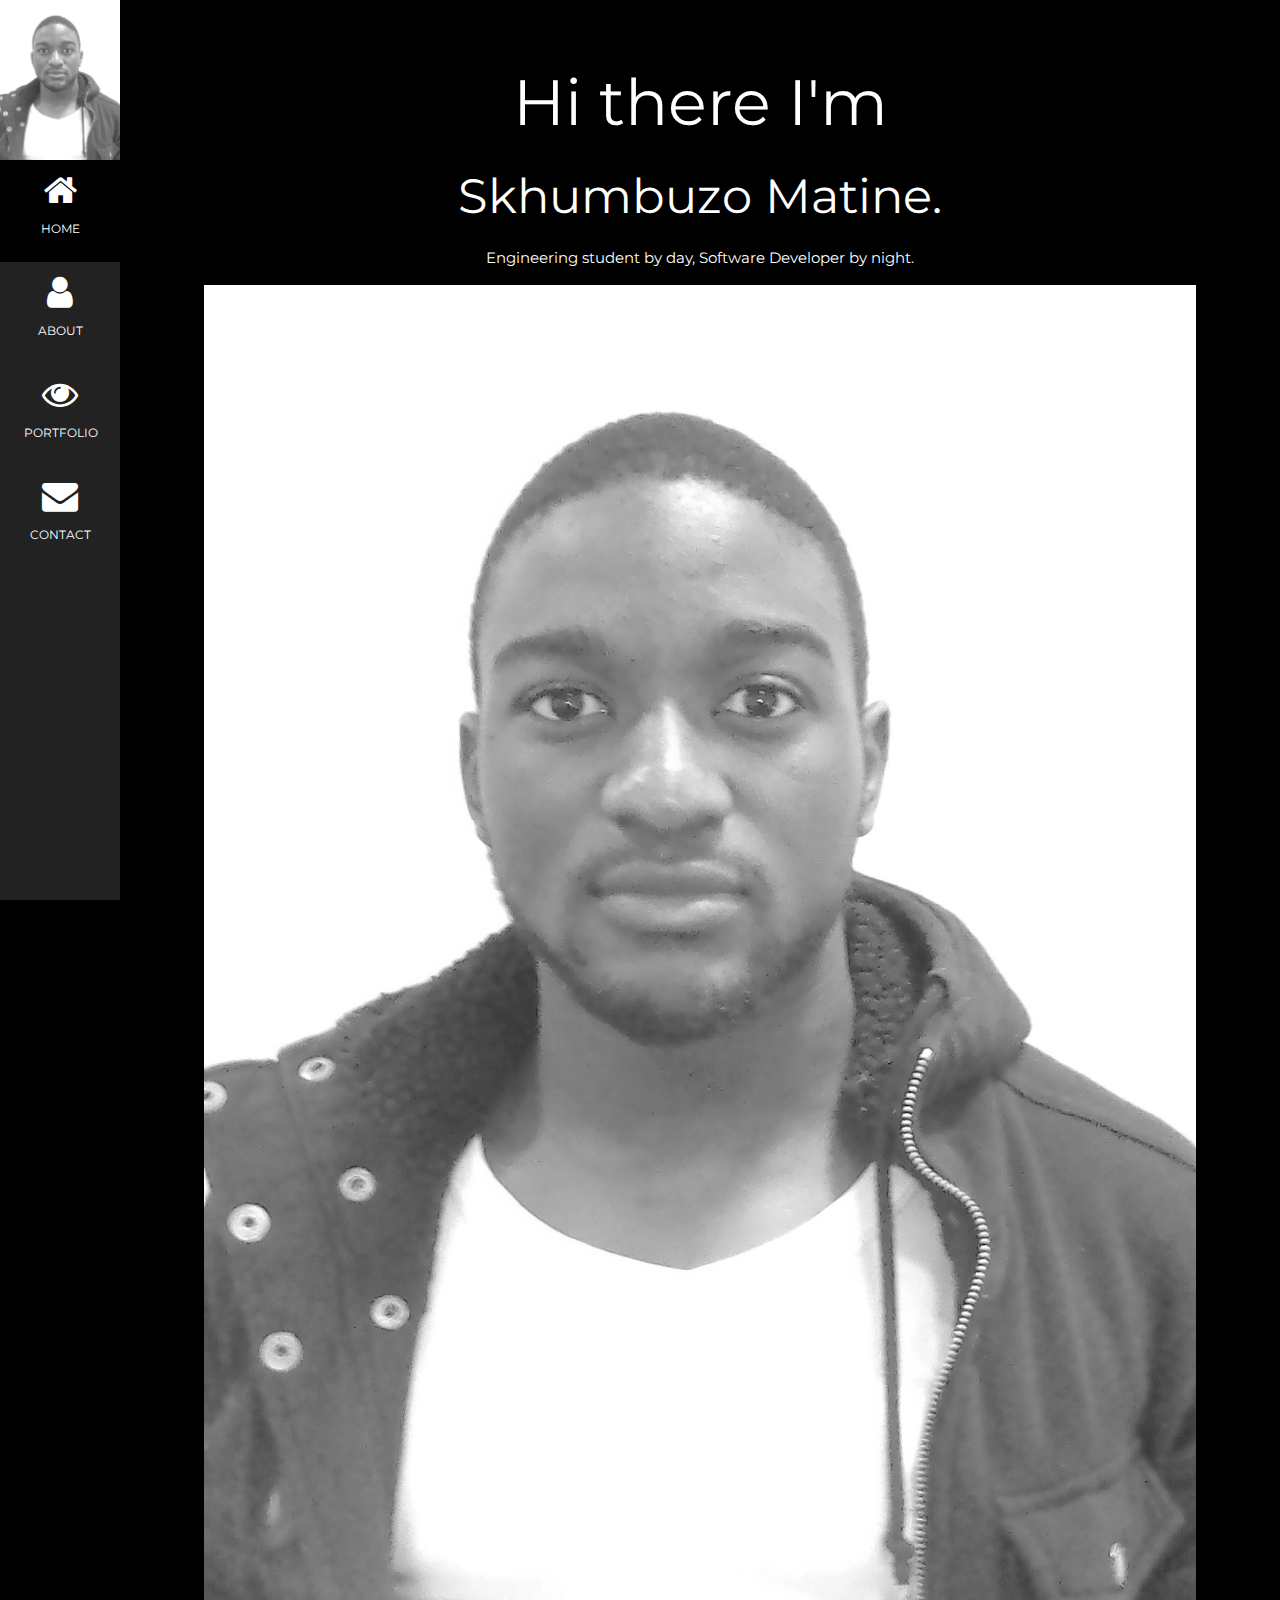
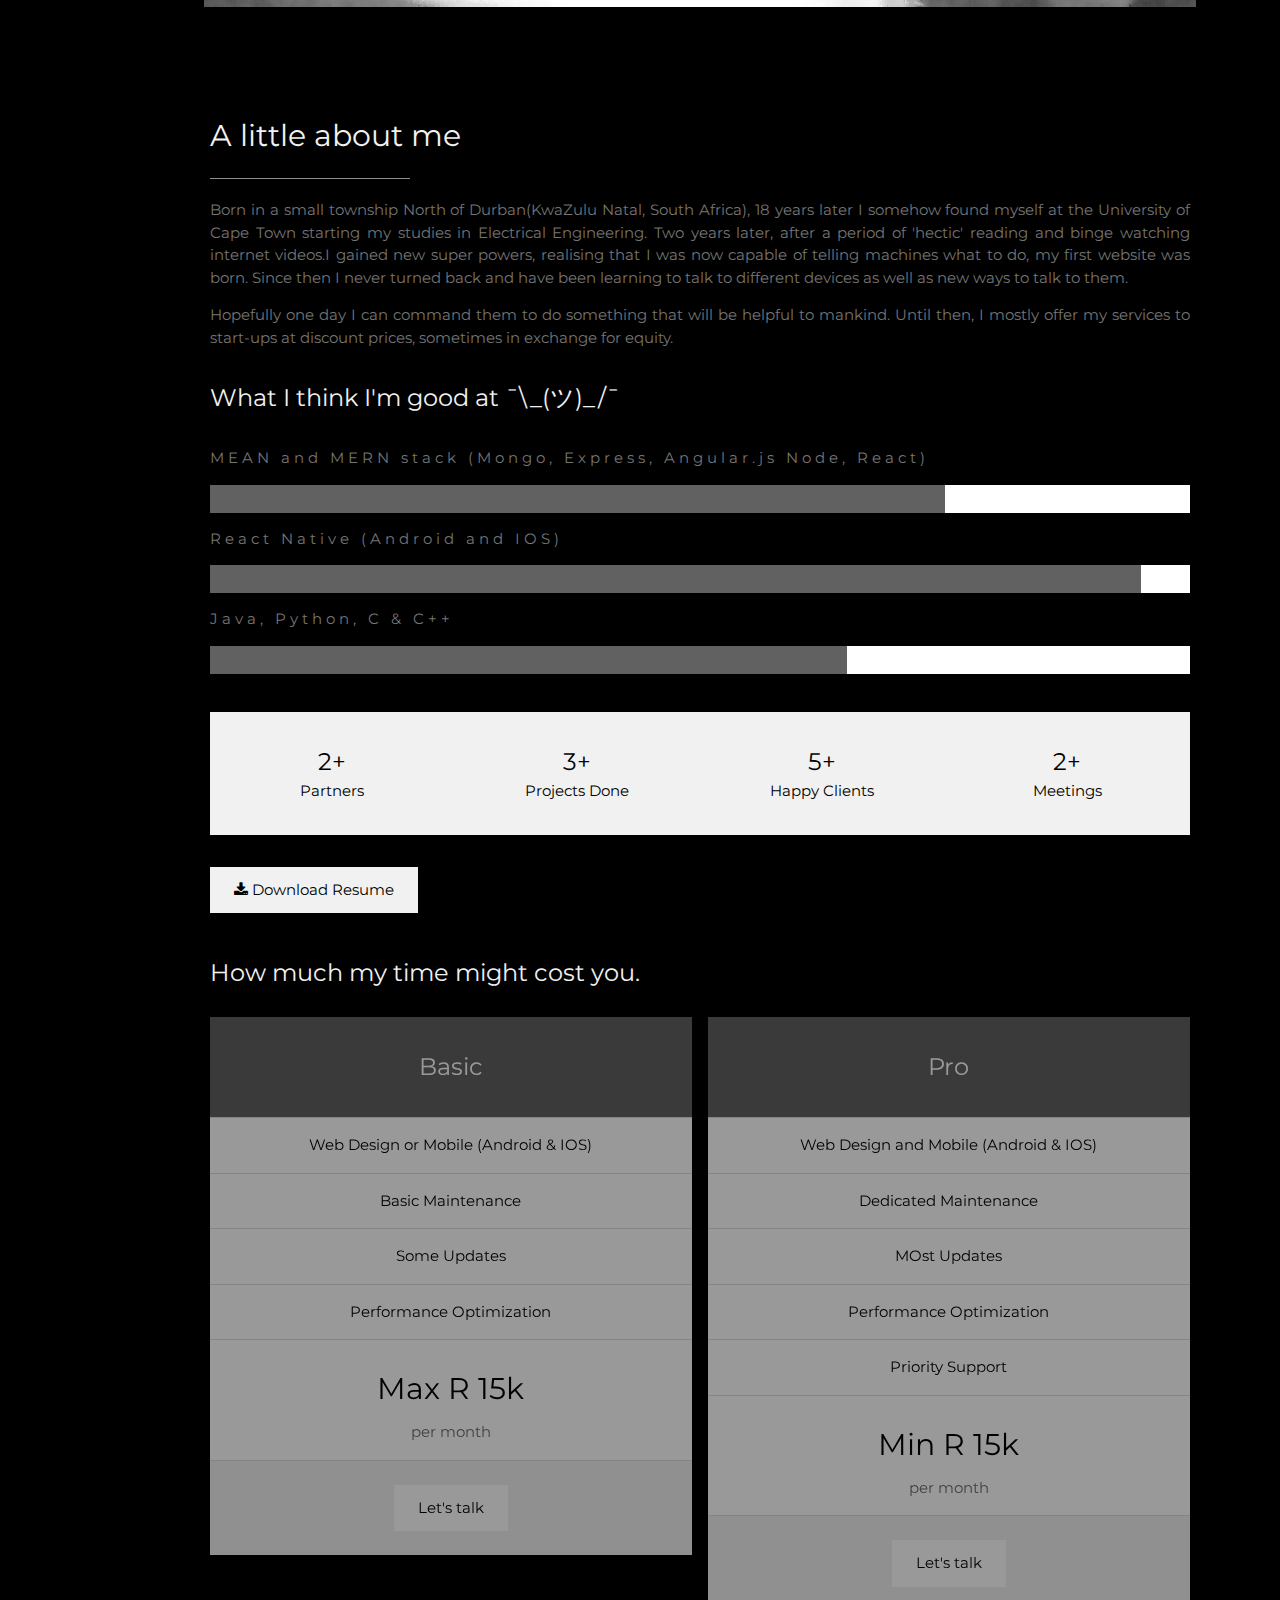
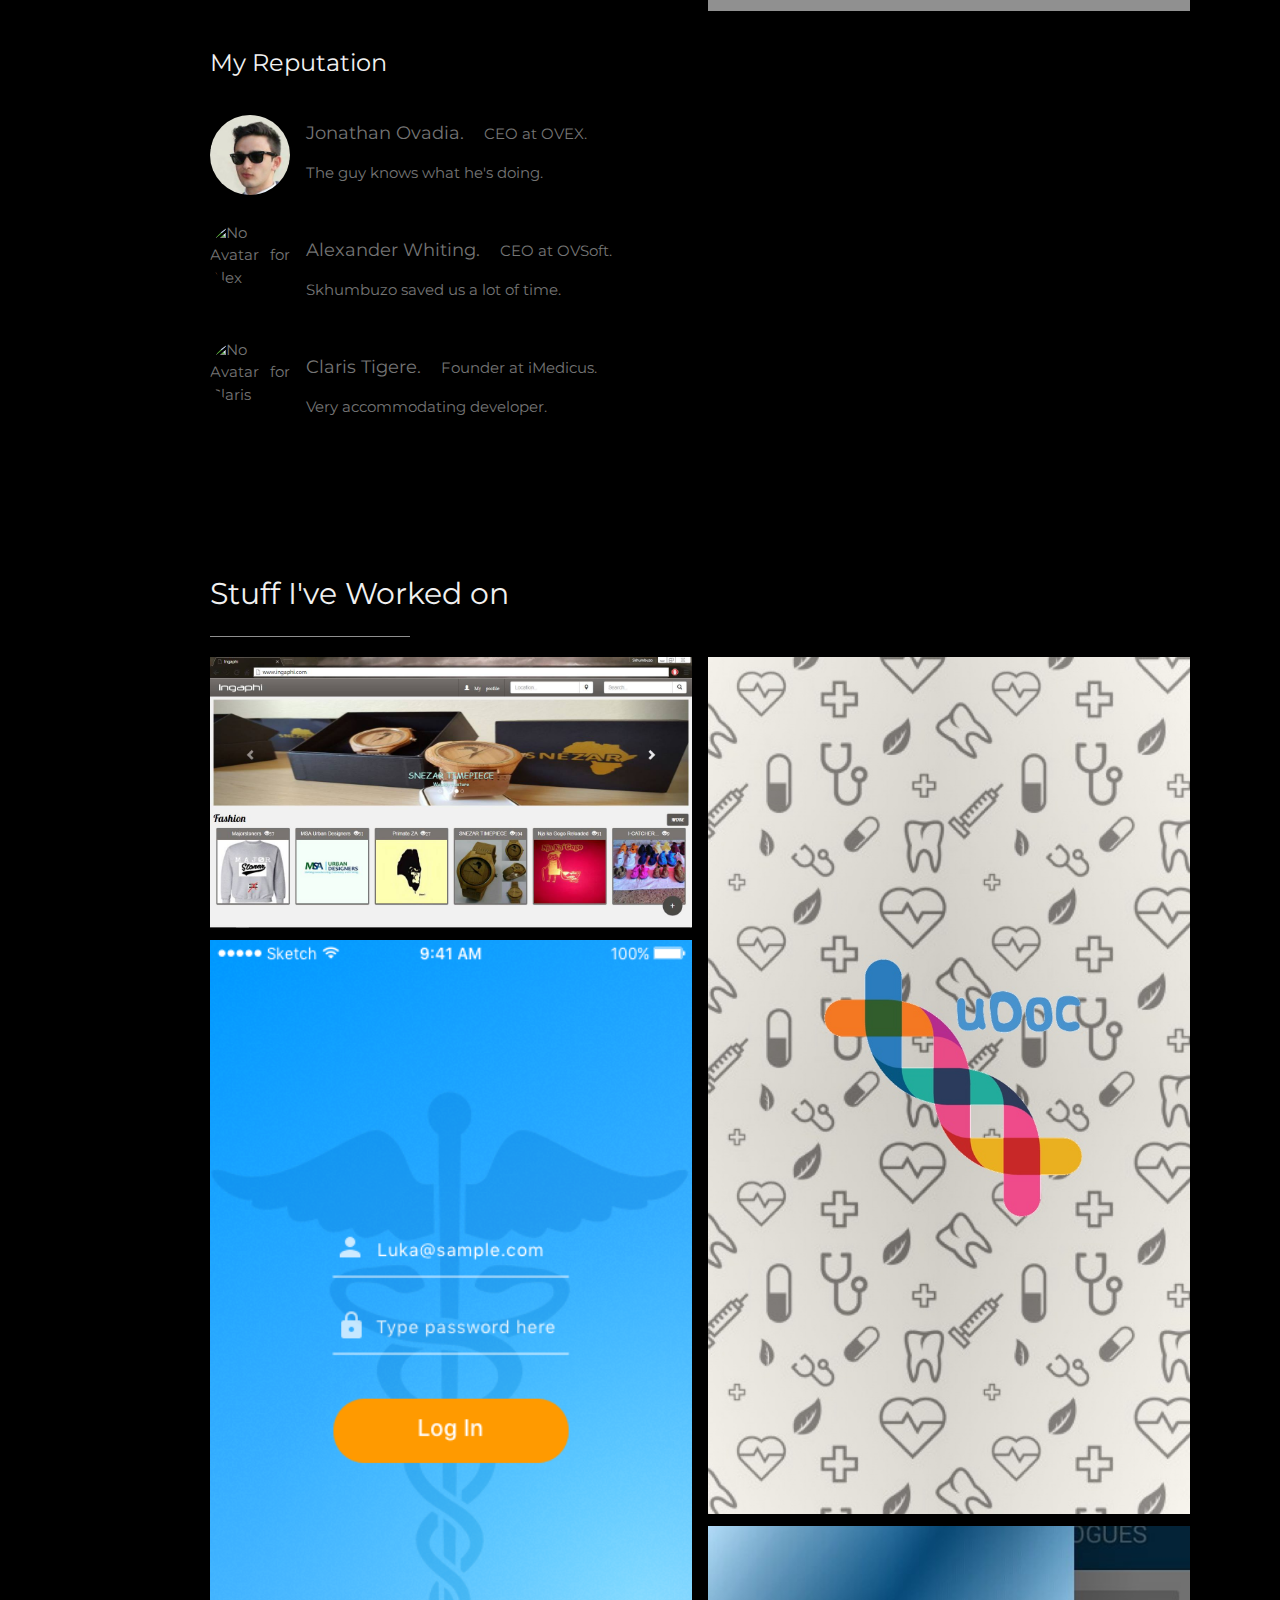
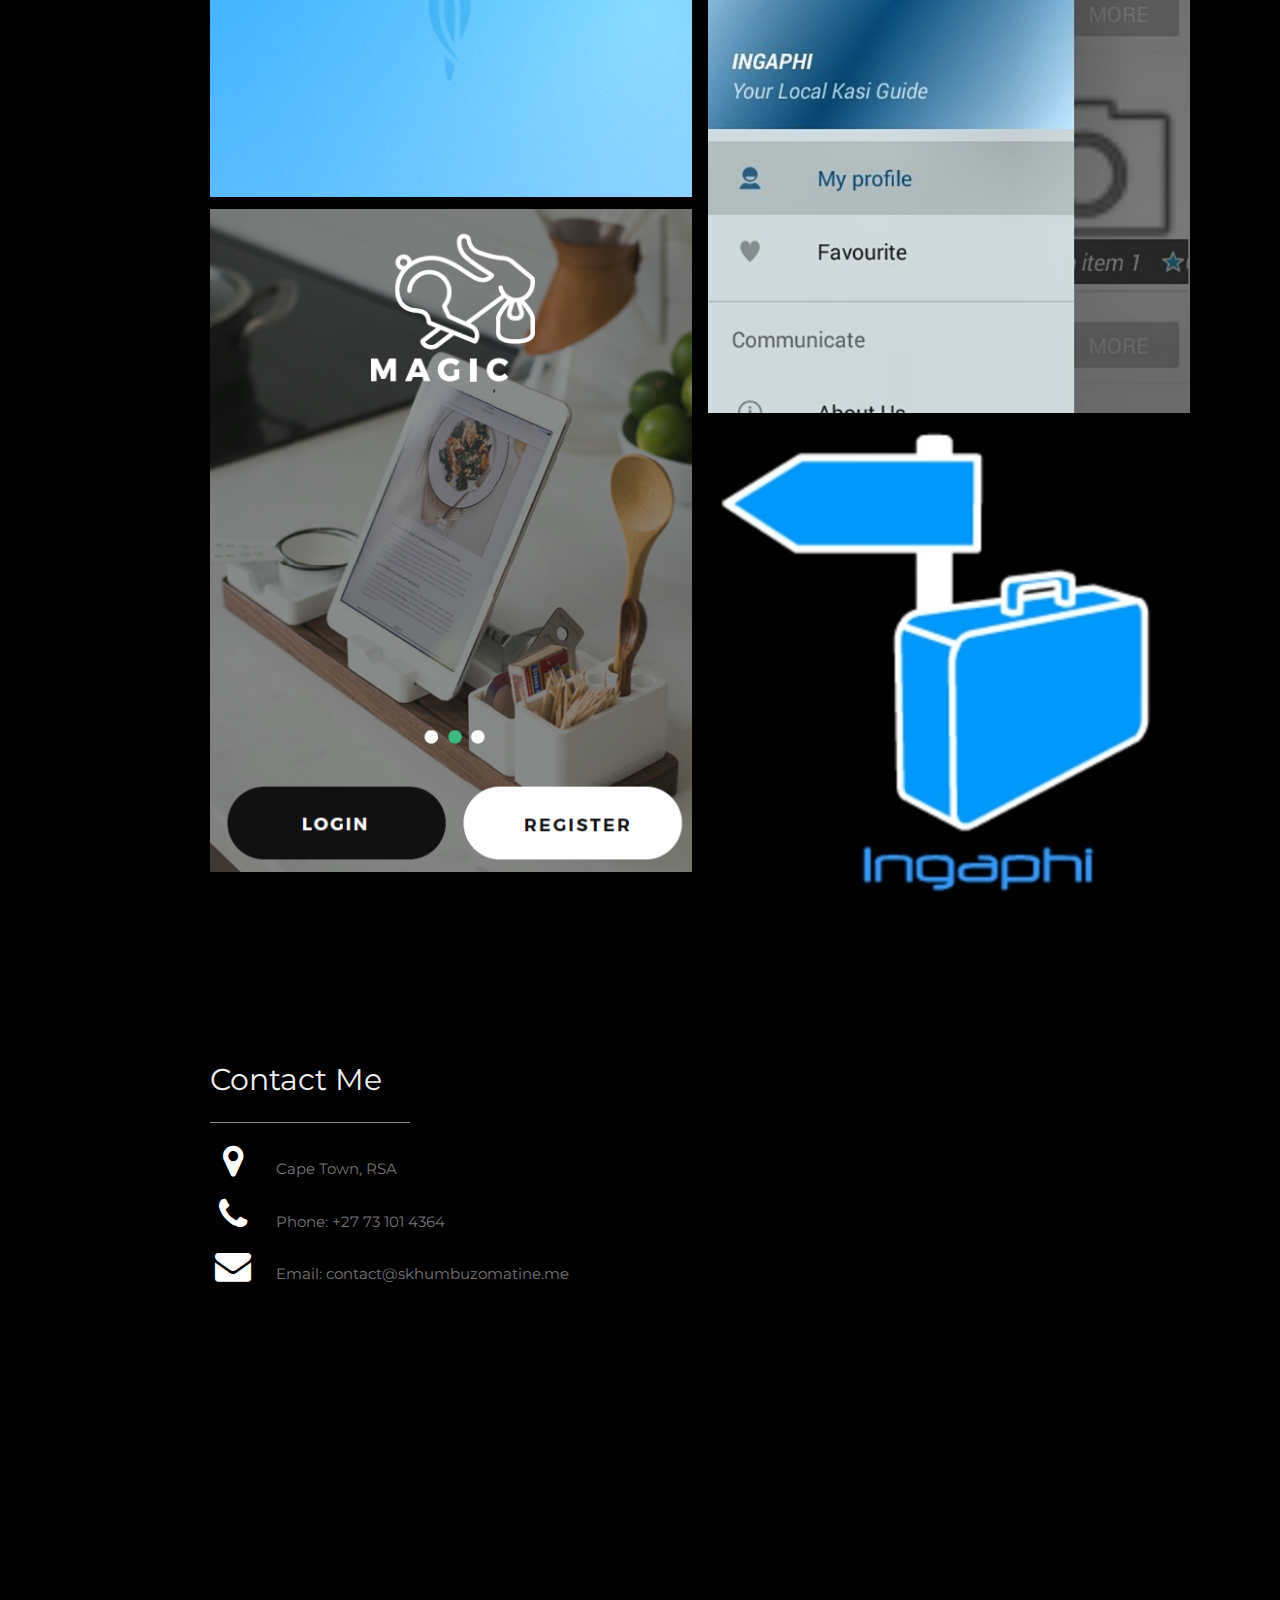
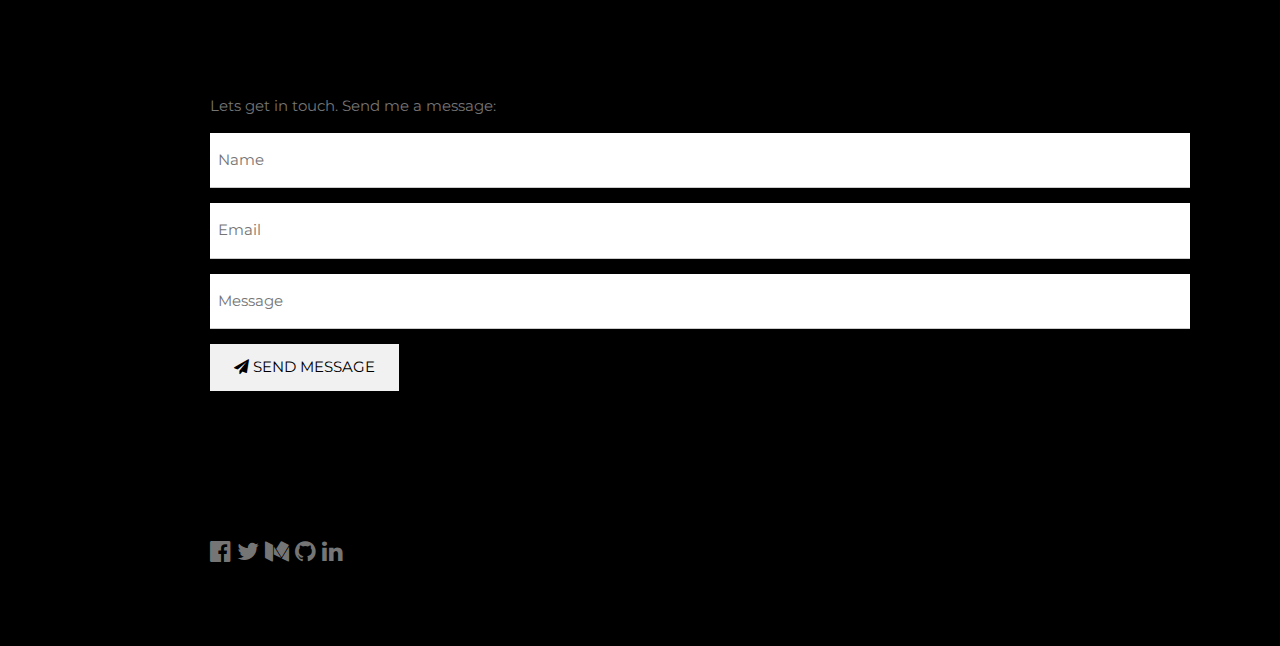
==== index.html @ 80f19ad0 "Updated index" ====
<!DOCTYPE html>
<html lang="en">
<title>Skhumbuzo Matine Portfolio</title>
<meta charset="UTF-8">
<meta name="viewport" content="width=device-width, initial-scale=1">
<link rel="stylesheet" href="https://www.w3schools.com/w3css/4/w3.css">
<link rel="stylesheet" href="https://fonts.googleapis.com/css?family=Montserrat">
<link rel="stylesheet" href="https://cdnjs.cloudflare.com/ajax/libs/font-awesome/4.7.0/css/font-awesome.min.css">
<style>
    body, h1,h2,h3,h4,h5,h6 {font-family: "Montserrat", sans-serif}
    .w3-row-padding img {margin-bottom: 12px}
    /* Set the width of the sidebar to 120px */
    .w3-sidebar {width: 120px;background: #222;}
    /* Add a left margin to the "page content" that matches the width of the sidebar (120px) */
    #main {margin-left: 120px}
    /* Remove margins from "page content" on small screens */
    @media only screen and (max-width: 600px) {#main {margin-left: 0}}
</style>
<body class="w3-black">

<!-- Icon Bar (Sidebar - hidden on small screens) -->
<nav class="w3-sidebar w3-bar-block w3-small w3-hide-small w3-center">
    <!-- Avatar image in top left corner -->
    <img src="src/images/greyscale.png" alt="my avatar" style="width:100%">
    <a href="#" class="w3-bar-item w3-button w3-padding-large w3-black">
        <i class="fa fa-home w3-xxlarge"></i>
        <p>HOME</p>
    </a>
    <a href="#about" class="w3-bar-item w3-button w3-padding-large w3-hover-black">
        <i class="fa fa-user w3-xxlarge"></i>
        <p>ABOUT</p>
    </a>
    <a href="#photos" class="w3-bar-item w3-button w3-padding-large w3-hover-black">
        <i class="fa fa-eye w3-xxlarge"></i>
        <p>PORTFOLIO</p>
    </a>
    <a href="#contact" class="w3-bar-item w3-button w3-padding-large w3-hover-black">
        <i class="fa fa-envelope w3-xxlarge"></i>
        <p>CONTACT</p>
    </a>
</nav>

<!-- Navbar on small screens (Hidden on medium and large screens) -->
<div class="w3-top w3-hide-large w3-hide-medium" id="myNavbar">
    <div class="w3-bar w3-black w3-opacity w3-hover-opacity-off w3-center w3-small">
        <a href="#" class="w3-bar-item w3-button" style="width:25% !important">HOME</a>
        <a href="#about" class="w3-bar-item w3-button" style="width:25% !important">ABOUT</a>
        <a href="#photos" class="w3-bar-item w3-button" style="width:25% !important">PORTFOLIO</a>
        <a href="#contact" class="w3-bar-item w3-button" style="width:25% !important">CONTACT</a>
    </div>
</div>

<!-- Page Content -->
<div class="w3-padding-large" id="main">
    <!-- Header/Home -->
    <header class="w3-container w3-padding-32 w3-center w3-black" id="home">
        <h1 class="w3-jumbo"><span class="w3-hide-small">Hi there I'm</span></h1>
        <h2 class="w3-xxxlarge">Skhumbuzo Matine.</h2>
        <p>Engineering student by day, Software Developer by night.</p>
        <img src="src/images/greyscale.png" alt="avatar big" class="w3-image" width="992" height="800">
    </header>

    <!-- About Section -->
    <div class="w3-content w3-justify w3-text-grey w3-padding-64" id="about">
        <h2 class="w3-text-light-grey">A little about me</h2>
        <hr style="width:200px" class="w3-opacity">
        <p>
            Born in a small township North of Durban(KwaZulu Natal, South Africa), 18 years later I somehow found myself at the University of Cape Town starting my studies in Electrical Engineering.
            Two years later, after a period of 'hectic' reading and binge watching internet videos.I gained new super powers, realising that I was now capable of telling
            machines what to do, my first website was born. Since then I never turned back and have been learning to talk to different devices as well as new ways to talk to them.

        </p>

        <p> Hopefully one day I can command them to do something that will be helpful to mankind.
            Until then, I mostly offer my services to start-ups at discount prices, sometimes in exchange for equity.
        </p>

        <h3 class="w3-padding-16 w3-text-light-grey">What I think I'm good at  ¯\_(ツ)_/¯</h3>
        <p class="w3-wide">MEAN and MERN stack (Mongo, Express, Angular.js Node, React)</p>
        <div class="w3-white">
            <div class="w3-dark-grey" style="height:28px;width:75%"></div>
        </div>

        <p class="w3-wide">React Native (Android and IOS)</p>
        <div class="w3-white">
            <div class="w3-dark-grey" style="height:28px;width:95%"></div>
        </div>

        <p class="w3-wide">Java, Python, C & C++</p>
        <div class="w3-white">
            <div class="w3-dark-grey" style="height:28px;width:65%"></div>
        </div><br>

        <div class="w3-row w3-center w3-padding-16 w3-section w3-light-grey">
            <div class="w3-quarter w3-section">
                <span class="w3-xlarge">2+</span><br>
                Partners
            </div>
            <div class="w3-quarter w3-section">
                <span class="w3-xlarge">3+</span><br>
                Projects Done
            </div>
            <div class="w3-quarter w3-section">
                <span class="w3-xlarge">5+</span><br>
                Happy Clients
            </div>
            <div class="w3-quarter w3-section">
                <span class="w3-xlarge">2+</span><br>
                Meetings
            </div>
        </div>

        <a href="src/docs/Skhumbuzo_Matine_2018_CV.pdf" target="_blank">
        <button class="w3-button w3-light-grey w3-padding-large w3-section" >
                <i class="fa fa-download"></i> Download Resume
        </button>
        </a>

        <!-- Grid for pricing tables -->
        <h3 class="w3-padding-16 w3-text-light-grey">How much my time might cost you.</h3>

        <div class="w3-row-padding" style="margin:0 -16px">
            <div class="w3-half w3-margin-bottom">
                <ul class="w3-ul w3-white w3-center w3-opacity w3-hover-opacity-off">
                    <li class="w3-dark-grey w3-xlarge w3-padding-32">Basic</li>
                    <li class="w3-padding-16">Web Design or Mobile (Android & IOS)</li>
                    <li class="w3-padding-16">Basic Maintenance</li>
                    <li class="w3-padding-16">Some Updates</li>
                    <li class="w3-padding-16">Performance Optimization</li>
                    <li class="w3-padding-16">
                        <h2>Max R 15k</h2>
                        <span class="w3-opacity">per month</span>
                    </li>
                    <li class="w3-light-grey w3-padding-24">
                        <a href="#contact" >
                            <button class="w3-button w3-white w3-padding-large w3-hover-black">Let's talk</button>
                        </a>

                    </li>
                </ul>
            </div>

            <div class="w3-half">
                <ul class="w3-ul w3-white w3-center w3-opacity w3-hover-opacity-off">
                    <li class="w3-dark-grey w3-xlarge w3-padding-32">Pro</li>
                    <li class="w3-padding-16">Web Design and Mobile (Android & IOS)</li>
                    <li class="w3-padding-16">Dedicated Maintenance</li>
                    <li class="w3-padding-16">MOst Updates</li>
                    <li class="w3-padding-16">Performance Optimization</li>
                    <li class="w3-padding-16">Priority Support</li>
                    <li class="w3-padding-16">
                        <h2>Min R 15k</h2>
                        <span class="w3-opacity">per month</span>
                    </li>
                    <li class="w3-light-grey w3-padding-24">
                        <a href="#contact" >
                            <button class="w3-button w3-white w3-padding-large w3-hover-black">Let's talk</button>
                        </a>
                    </li>
                </ul>
            </div>
            <!-- End Grid/Pricing tables -->
        </div>

        <!-- Testimonials -->
        <h3 class="w3-padding-24 w3-text-light-grey">My Reputation</h3>
        <img src="src/images/ovadia_avatar.jpeg" alt="Ovadia Avatar" class="w3-left w3-circle w3-margin-right" style="width:80px">
        <p><span class="w3-large w3-margin-right">Jonathan Ovadia.</span> CEO at OVEX.</p>
        <p>The guy knows what he's doing.</p><br>

        <img src="//style.anu.edu.au/_anu/4/images/placeholders/person.png"
             alt="No Avatar for Alex"
             class="w3-left w3-circle w3-margin-right" style="width:80px">
        <p><span class="w3-large w3-margin-right">Alexander Whiting.</span> CEO at OVSoft.</p>
        <p>Skhumbuzo saved us a lot of time.</p><br>

        <img src="//style.anu.edu.au/_anu/4/images/placeholders/person.png"
             alt="No Avatar for Claris"
             class="w3-left w3-circle w3-margin-right" style="width:80px">
        <p><span class="w3-large w3-margin-right">Claris Tigere.</span> Founder at iMedicus.</p>
        <p>Very accommodating developer.</p>
        <!-- End About Section -->
    </div>

    <!-- Portfolio Section -->
    <div class="w3-padding-64 w3-content" id="photos">
        <h2 class="w3-text-light-grey">Stuff I've Worked on</h2>
        <hr style="width:200px" class="w3-opacity">

        <!-- Grid for photos -->
        <div class="w3-row-padding" style="margin:0 -16px">
            <div class="w3-half">
                <img src="src/images/ingaphi.jpg" style="width:100%">
                <img src="src/images/udocPortal.png" style="width:100%">
                <img src="src/images/magic.PNG" style="width:100%">
            </div>

            <div class="w3-half">
                <img src="src/images/uDoc.png" style="width:100%">
                <img src="src/images/ingaphi.PNG" style="width:100%">
                <img src="src/images/ingaphiLogo.jpg" style="width:100%">
            </div>
            <!-- End photo grid -->
        </div>
        <!-- End Portfolio Section -->
    </div>

    <!-- Contact Section -->
    <div class="w3-padding-64 w3-content w3-text-grey" id="contact">
        <h2 class="w3-text-light-grey">Contact Me</h2>
        <hr style="width:200px" class="w3-opacity">

        <!-- Contact details -->
        <div class="w3-section">
            <p><i class="fa fa-map-marker fa-fw w3-text-white w3-xxlarge w3-margin-right"></i> Cape Town, RSA</p>
            <p><i class="fa fa-phone fa-fw w3-text-white w3-xxlarge w3-margin-right"></i> Phone: +27 73 101 4364</p>
            <p><i class="fa fa-envelope fa-fw w3-text-white w3-xxlarge w3-margin-right"> </i> Email: contact@skhumbuzomatine.me</p>
        </div>
        <!-- Google Map -->
        <div id="googleMap" class="w3-greyscale-max" style="width:100%;height:300px;margin:36px 0;"></div>

        <br>
        <p>Lets get in touch. Send me a message:</p>

        <form action="mailto:admin@skhumbuzomatine.me" method="post" enctype="text/plain">
            <p><input class="w3-input w3-padding-16" type="text" placeholder="Name" required name="Name"></p>
            <p><input class="w3-input w3-padding-16" type="email" placeholder="Email" required name="Email"></p>
            <p><input class="w3-input w3-padding-16" type="text" placeholder="Message" required name="Message"></p>
            <p>
                <button class="w3-button w3-light-grey w3-padding-large" type="submit">
                    <i class="fa fa-paper-plane"></i> SEND MESSAGE
                </button>
            </p>
        </form>
        <!-- End Contact Section -->
    </div>

    <!-- Footer -->
    <footer class="w3-content w3-padding-64 w3-text-grey w3-xlarge">

        <a href="https://www.facebook.com/skhumatine" target="_blank" class="w3-hover-text-green"><i class="fa fa-facebook-official w3-hover-opacity"></i></a>

        <a href="https://twitter.com/s_matine" target="_blank" class="w3-hover-text-green"><i class="fa fa-twitter w3-hover-opacity"></i></a>

        <a href="https://medium.com/@skhumbuzomatine" target="_blank" class="w3-hover-text-green"><i class="fa fa-medium w3-hover-opacity"></i></a>

        <a href="https://github.com/skhumatine" target="_blank" class="w3-hover-text-green"><i class="fa fa-github w3-hover-opacity"></i></a>

        <a href="https://www.linkedin.com/in/skhumbuzo-matine-8855b374" target="_blank" class="w3-hover-text-green"><i class="fa fa-linkedin w3-hover-opacity"></i></a>

        <!-- End footer -->
    </footer>

    <!-- END PAGE CONTENT -->
</div>



<!-- Add Google Maps -->
<script>
    function myMap()
    {
        myCenter=new google.maps.LatLng(-33.94708794283854, 18.469803931828892);
        var mapOptions= {
            center:myCenter,
            zoom:12, scrollwheel: false, draggable: false,
            mapTypeId:google.maps.MapTypeId.ROADMAP
        };
        var map=new google.maps.Map(document.getElementById("googleMap"),mapOptions);

        var marker = new google.maps.Marker({
            position: myCenter
        });
        marker.setMap(map);
    }


</script>
<script src="https://maps.googleapis.com/maps/api/js?key=AIzaSyATC4fitvdd94xacpyQBGIiBPTXheXrW1M&callback=myMap"></script>
<!--
To use this code on your website, get a free API key from Google.
Read more at: https://www.w3schools.com/graphics/google_maps_basic.asp
-->

</body>
</html>
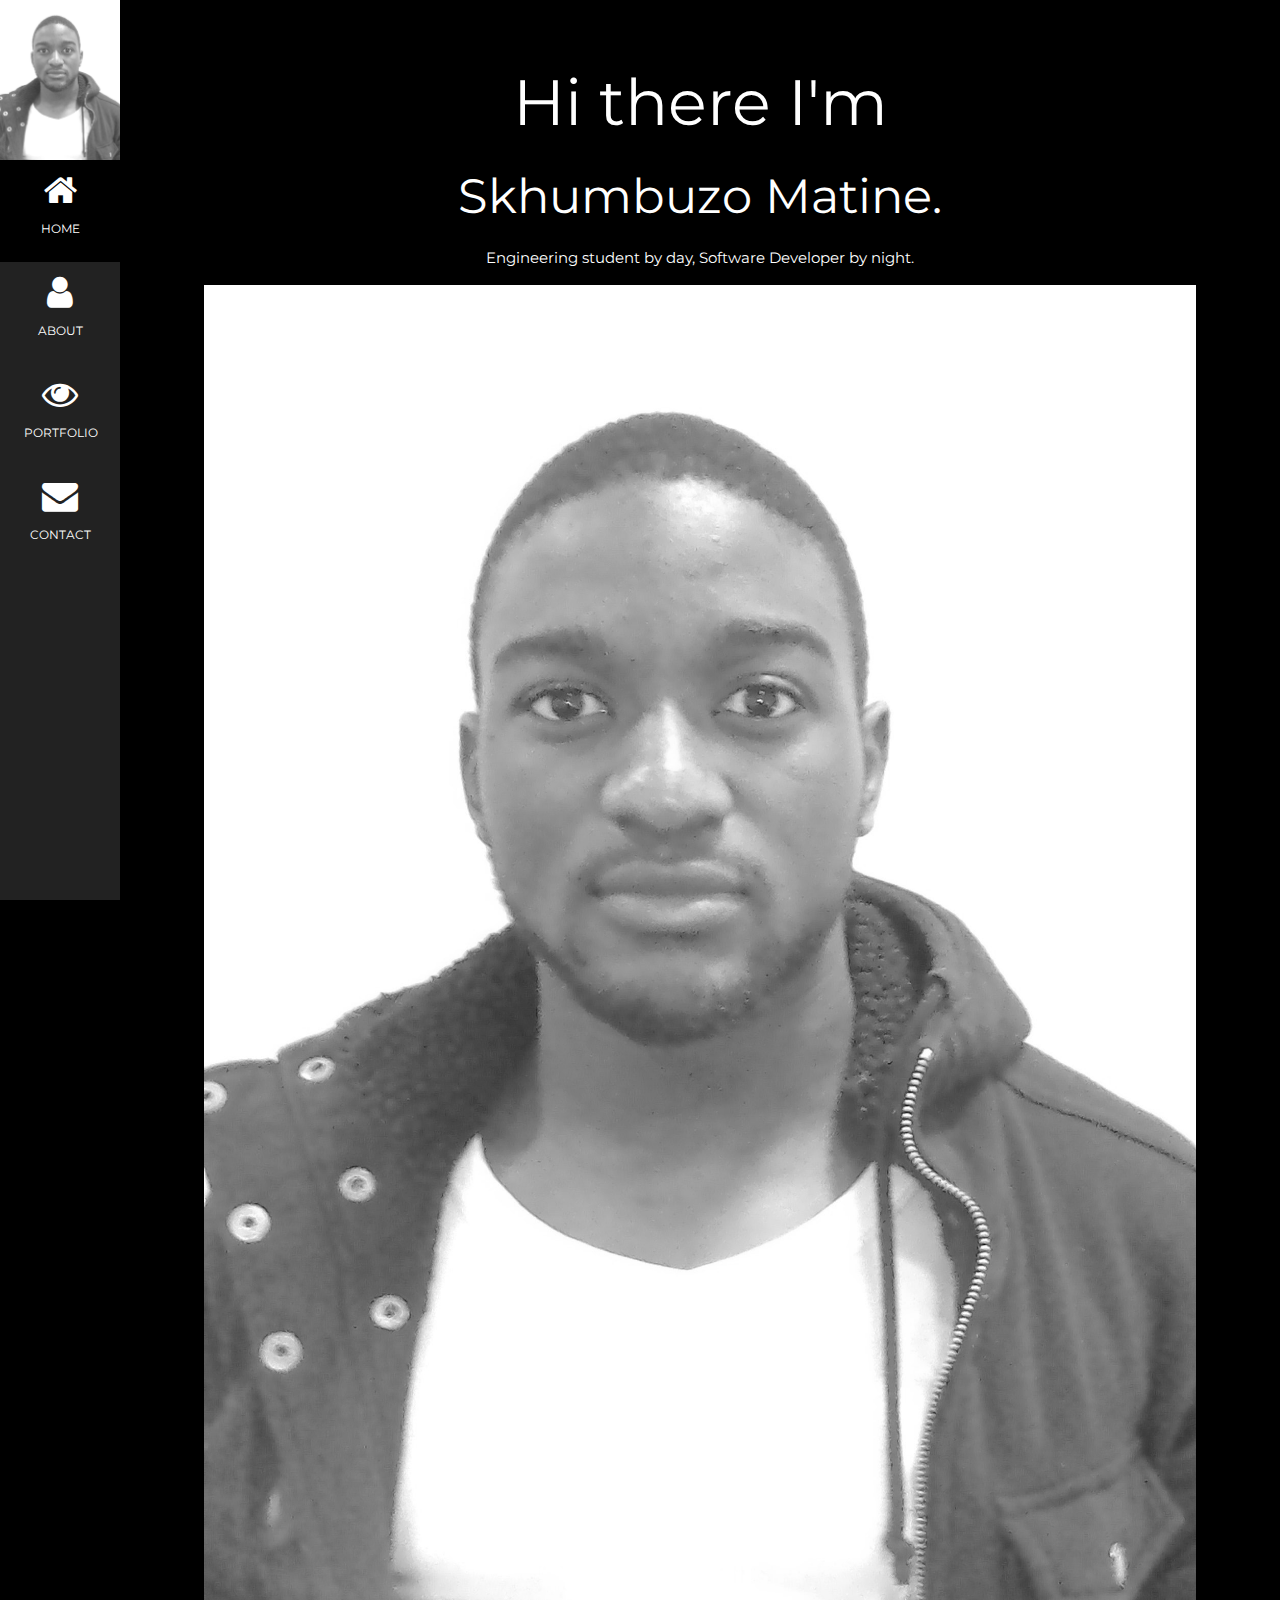
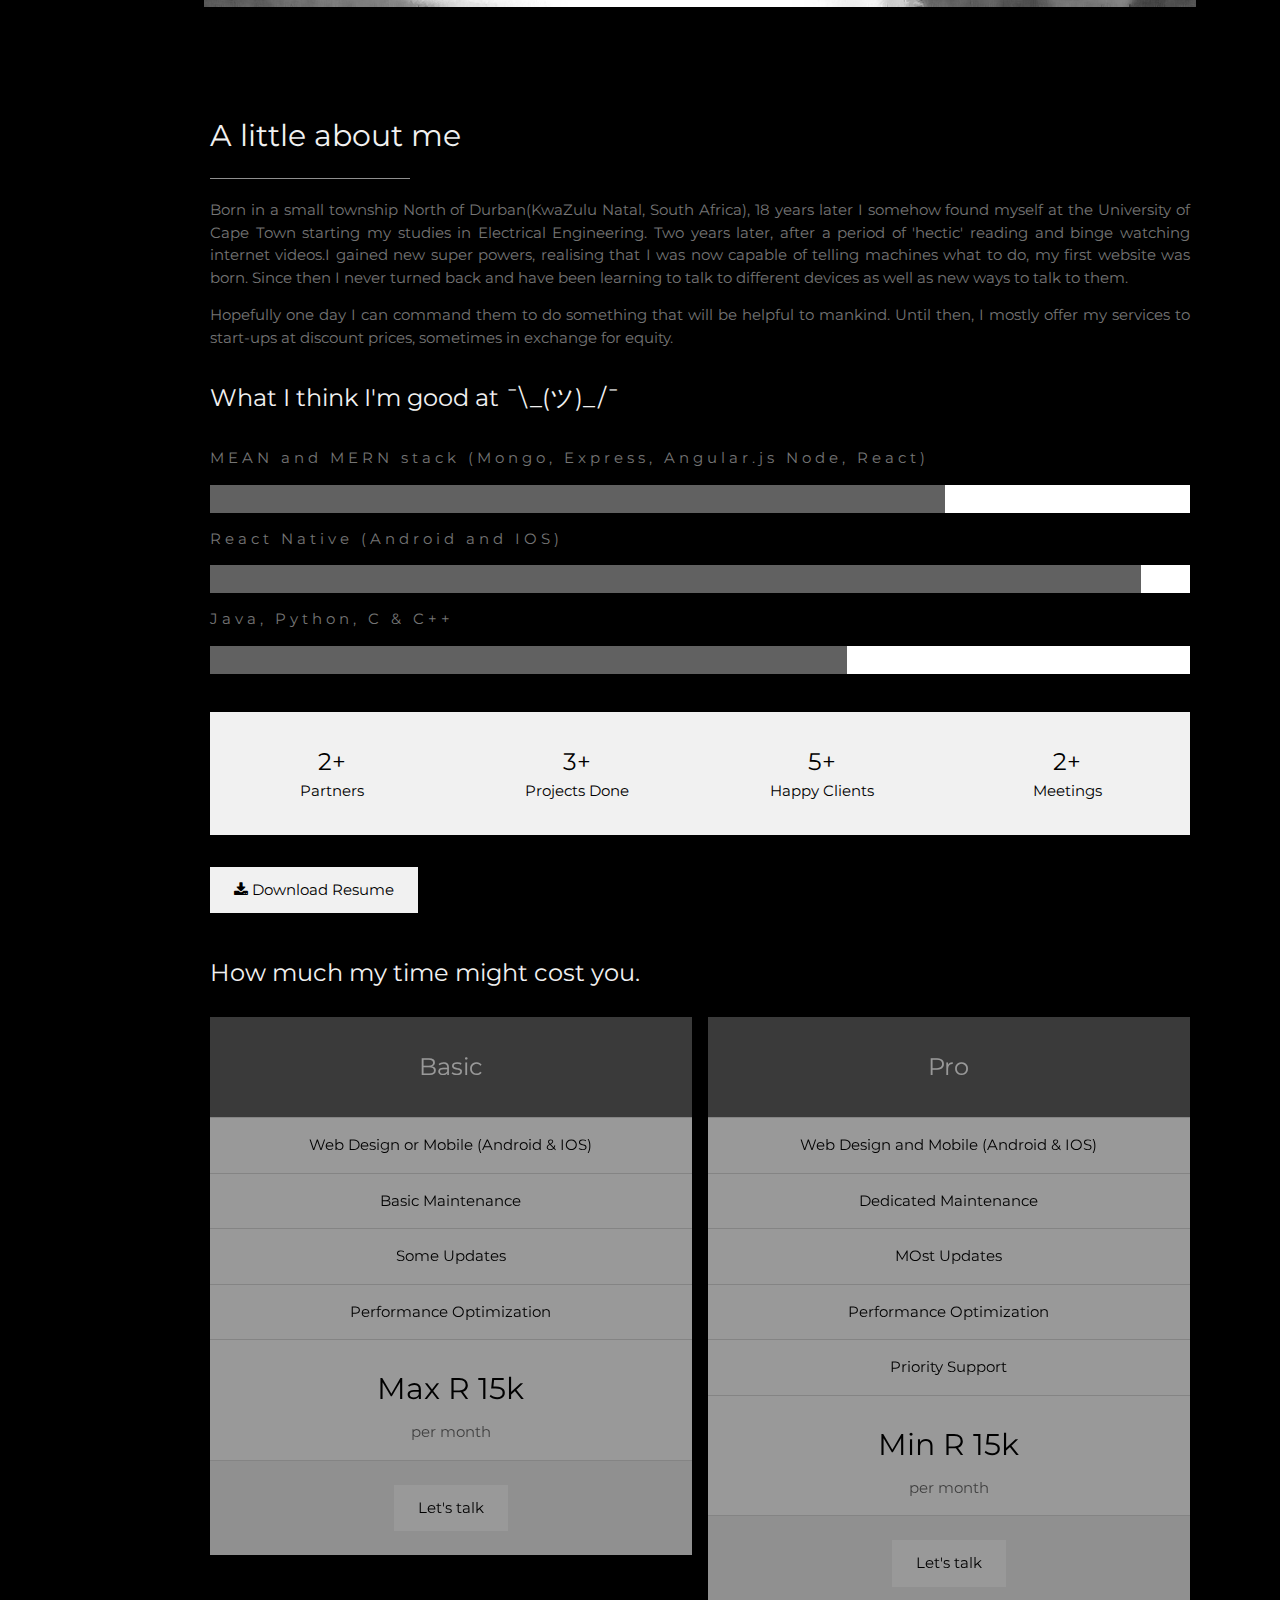
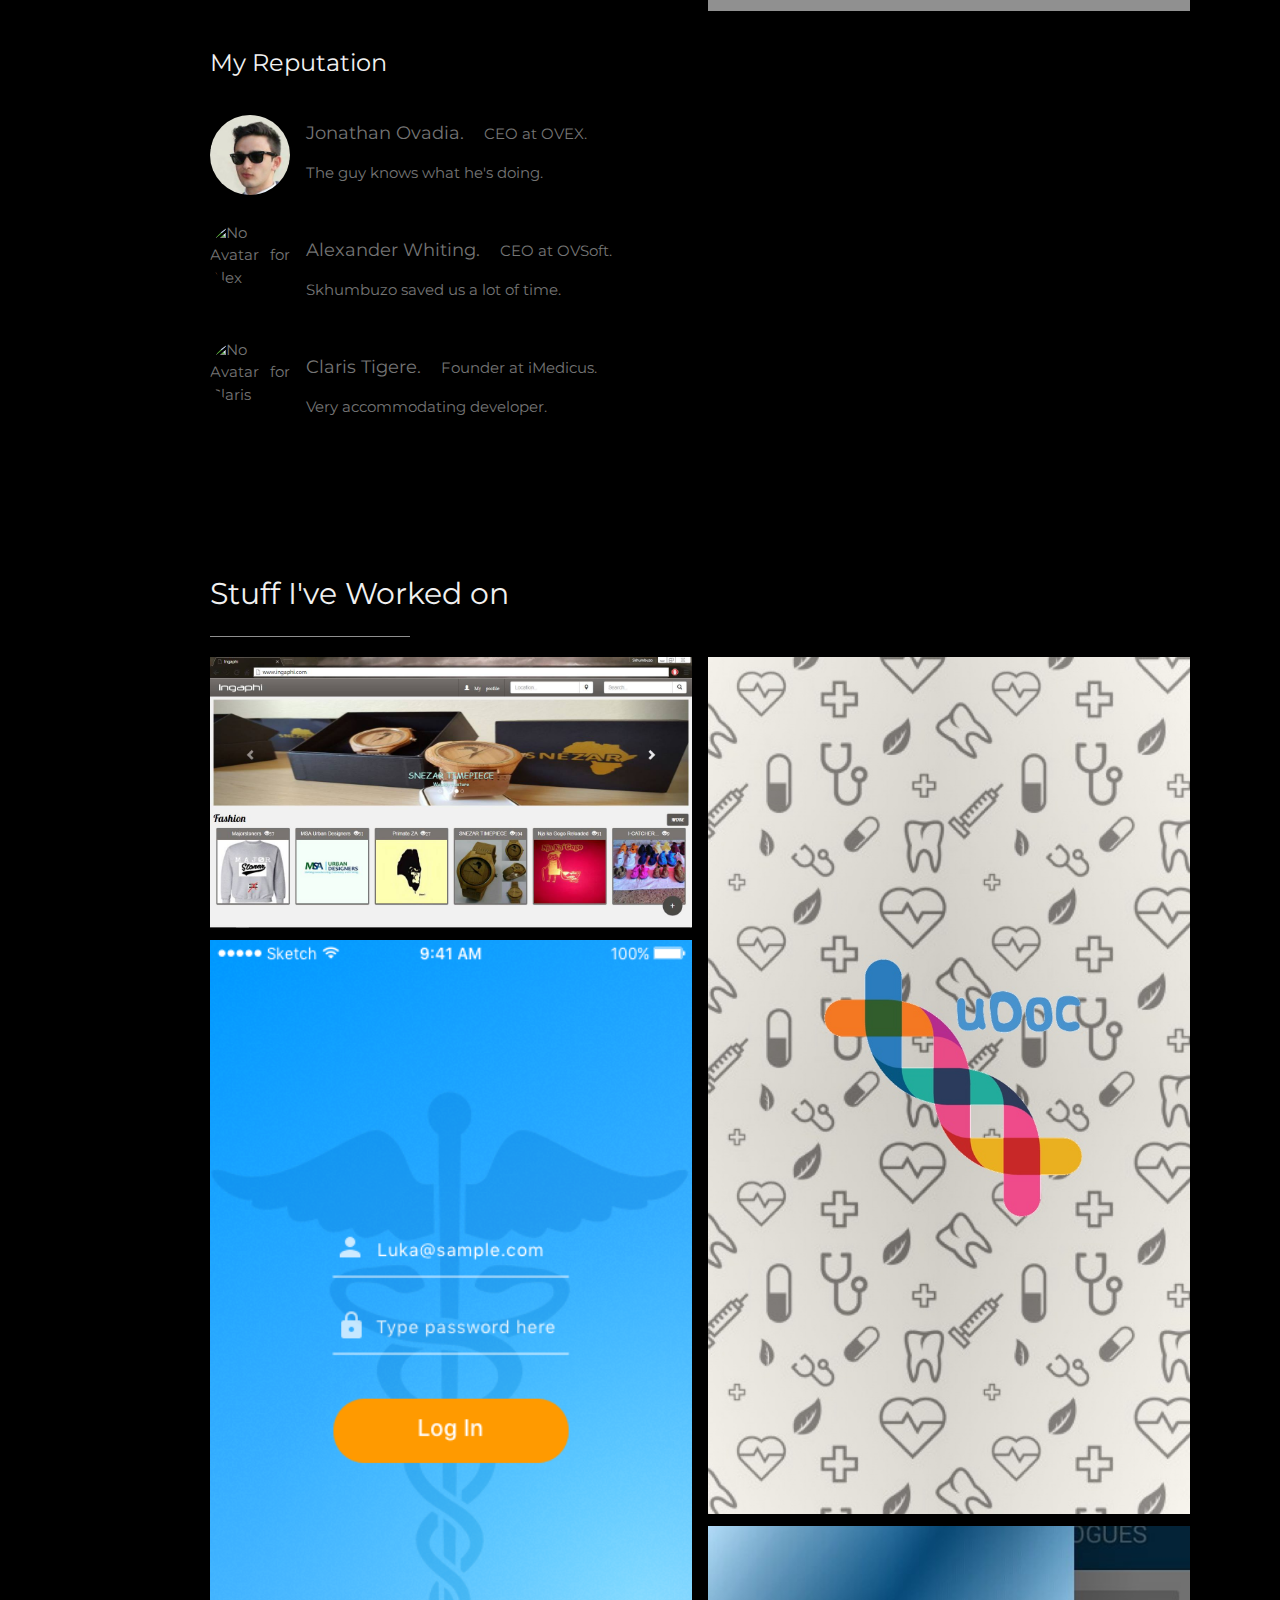
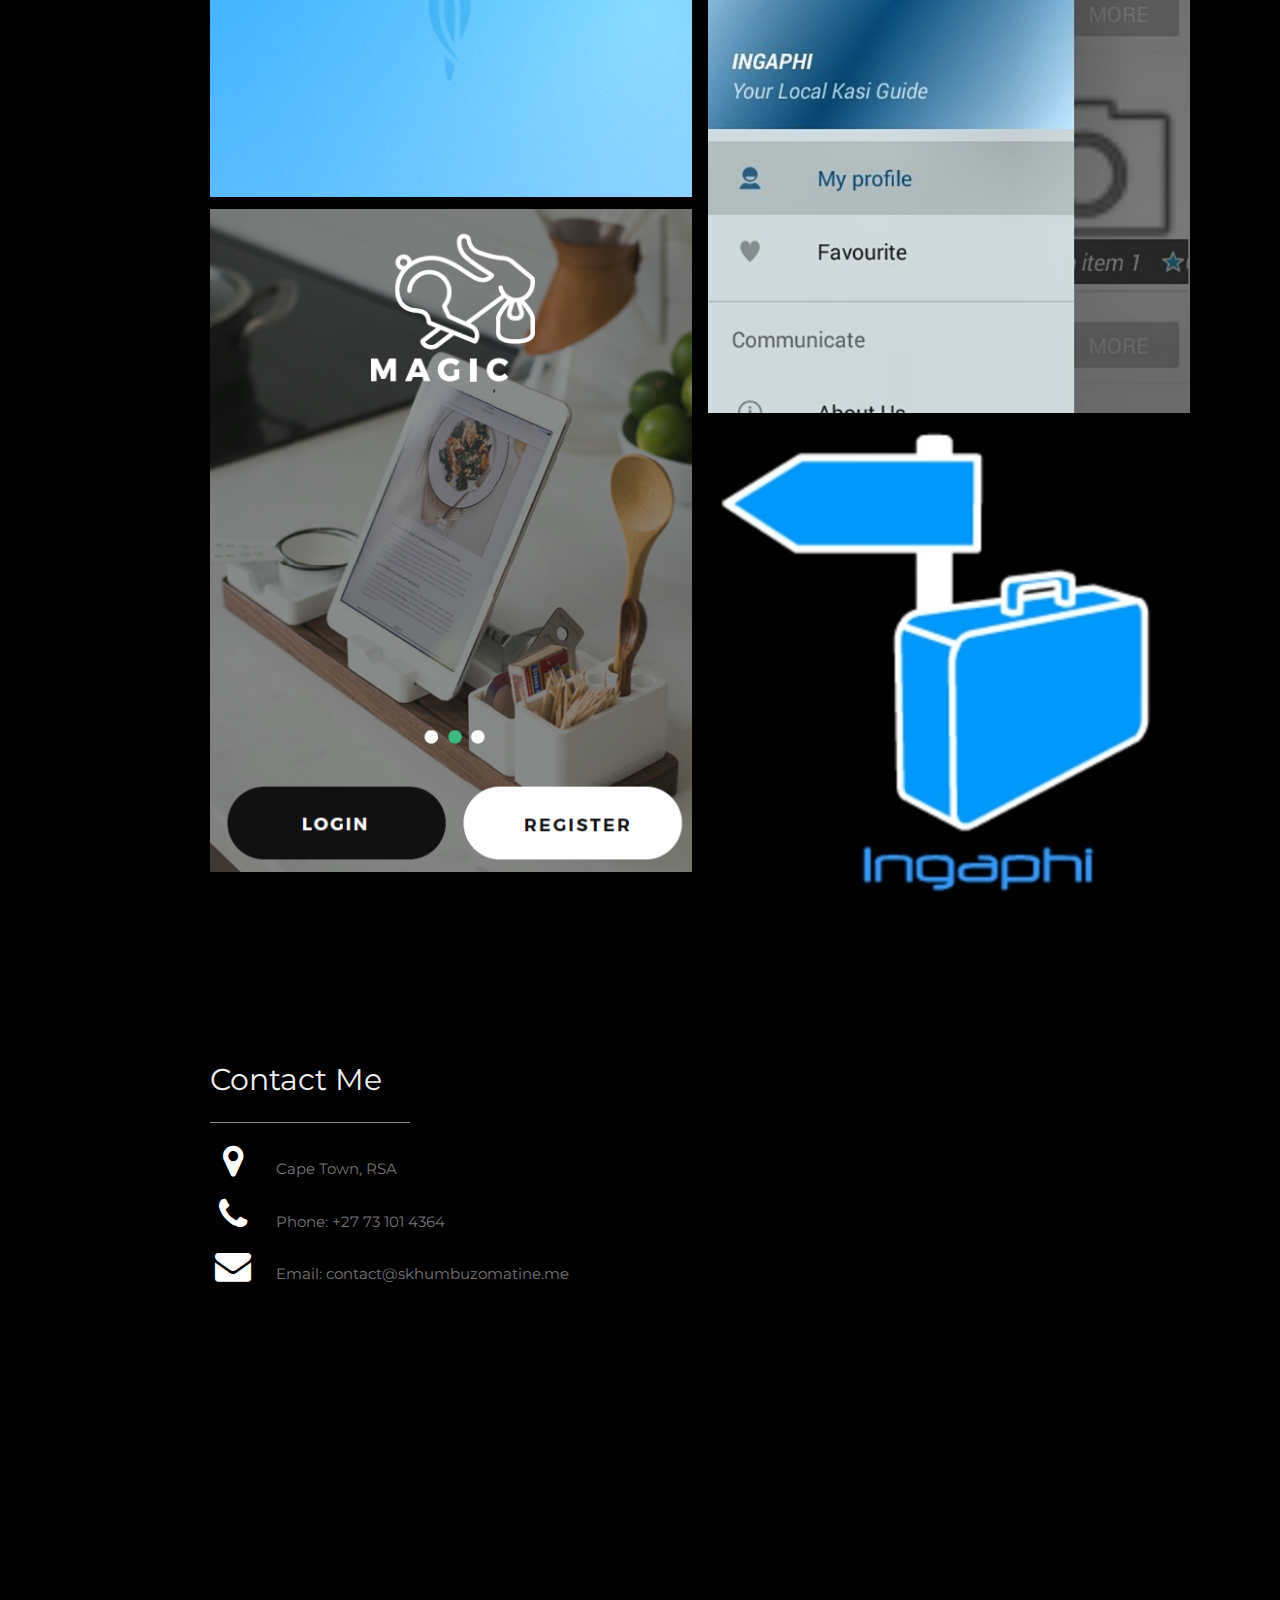
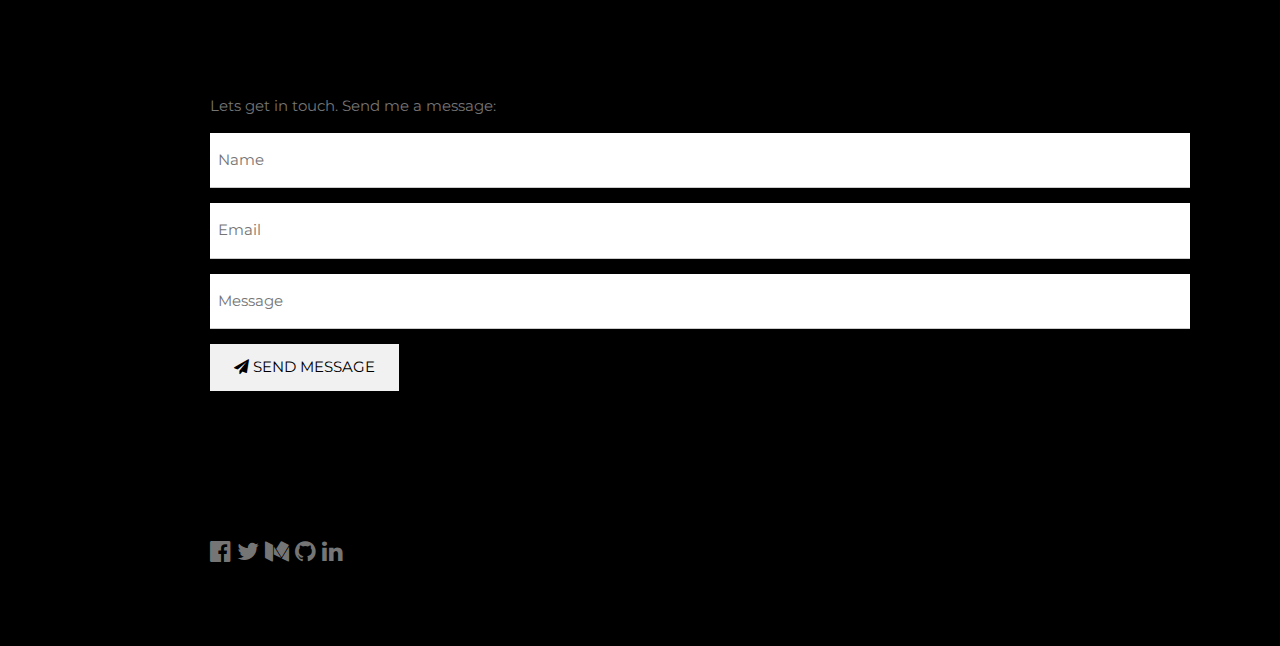
==== commit c848906b: "Updated index" ====
--- a/index.html
+++ b/index.html
@@ -21,7 +21,7 @@
 <!-- Icon Bar (Sidebar - hidden on small screens) -->
 <nav class="w3-sidebar w3-bar-block w3-small w3-hide-small w3-center">
     <!-- Avatar image in top left corner -->
-    <img src="src/images/greyscale.png" alt="my avatar" style="width:100%">
+    <img src="src/images/greyscale.jpg" alt="my avatar" style="width:100%">
     <a href="#" class="w3-bar-item w3-button w3-padding-large w3-black">
         <i class="fa fa-home w3-xxlarge"></i>
         <p>HOME</p>
@@ -57,7 +57,7 @@
         <h1 class="w3-jumbo"><span class="w3-hide-small">Hi there I'm</span></h1>
         <h2 class="w3-xxxlarge">Skhumbuzo Matine.</h2>
         <p>Engineering student by day, Software Developer by night.</p>
-        <img src="src/images/greyscale.png" alt="avatar big" class="w3-image" width="992" height="800">
+        <img src="src/images/greyscale.jpg" alt="avatar big" class="w3-image" width="992" height="800">
     </header>
 
     <!-- About Section -->
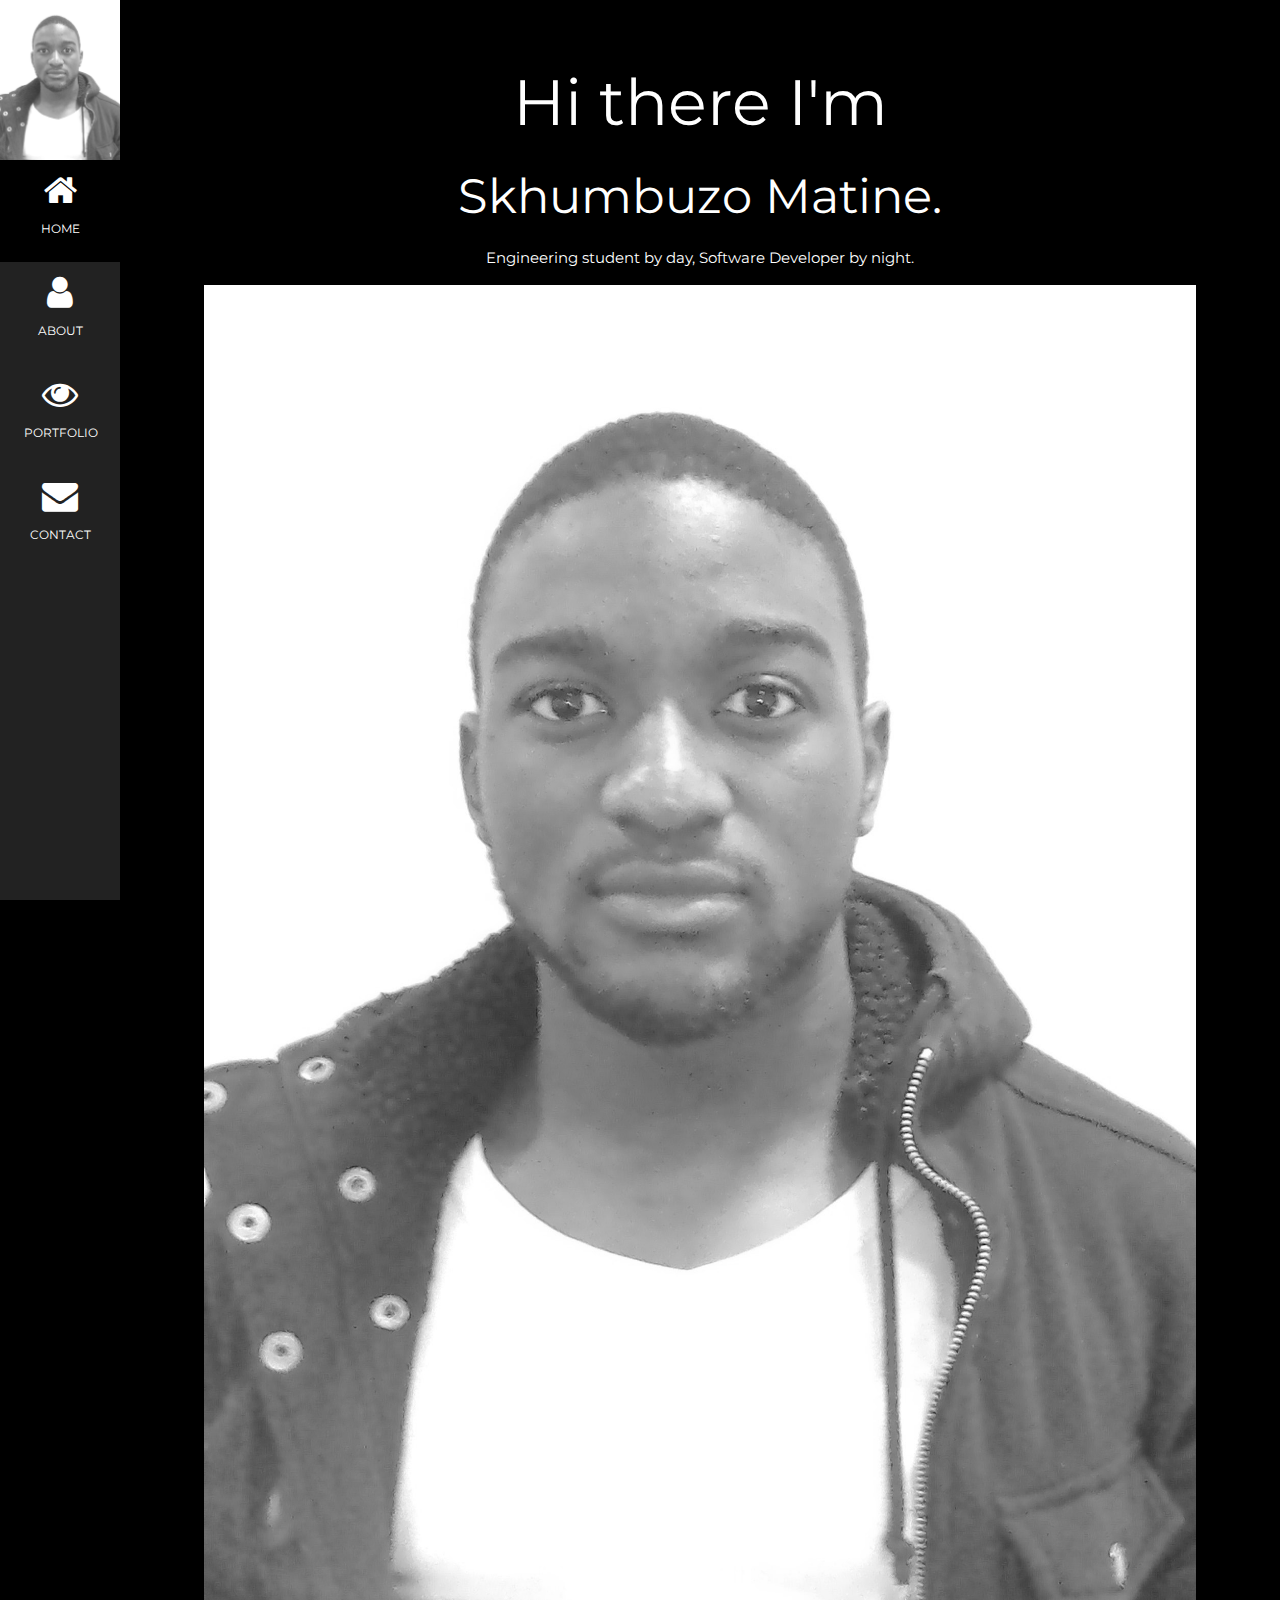
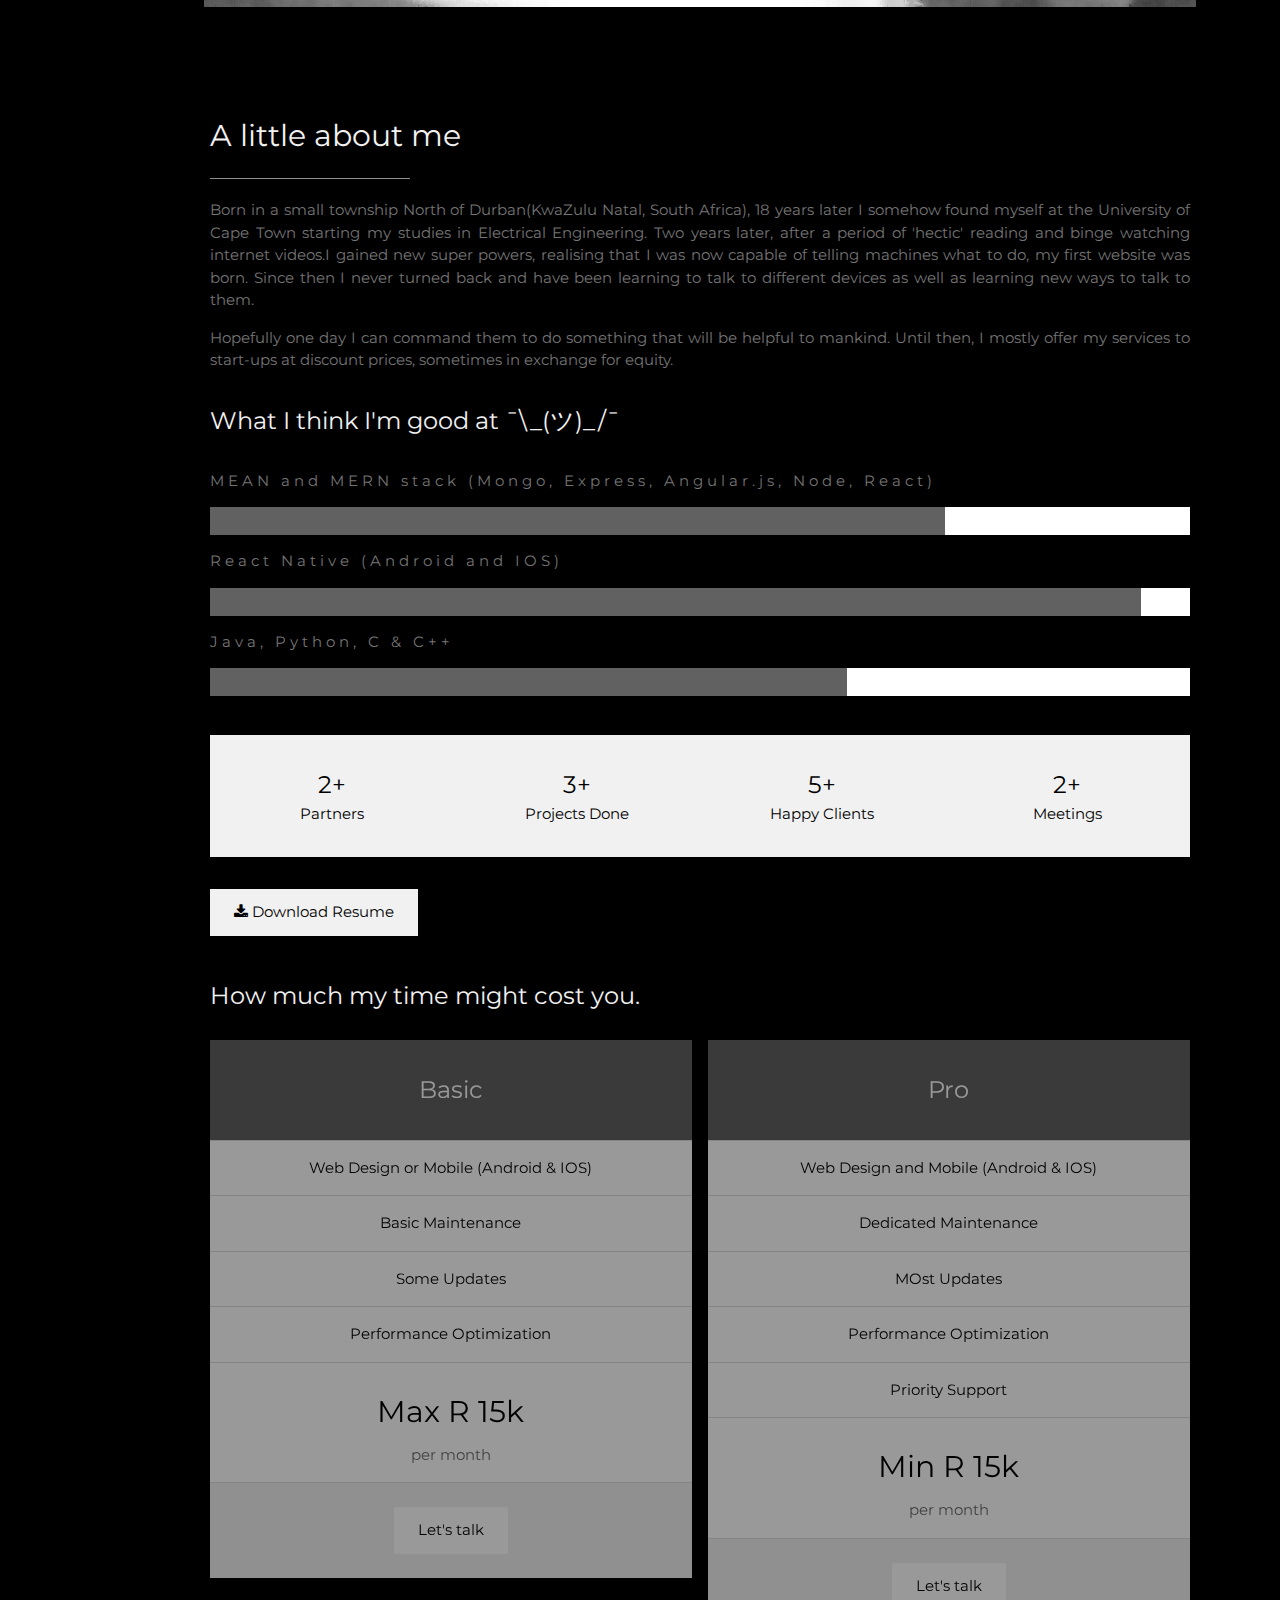
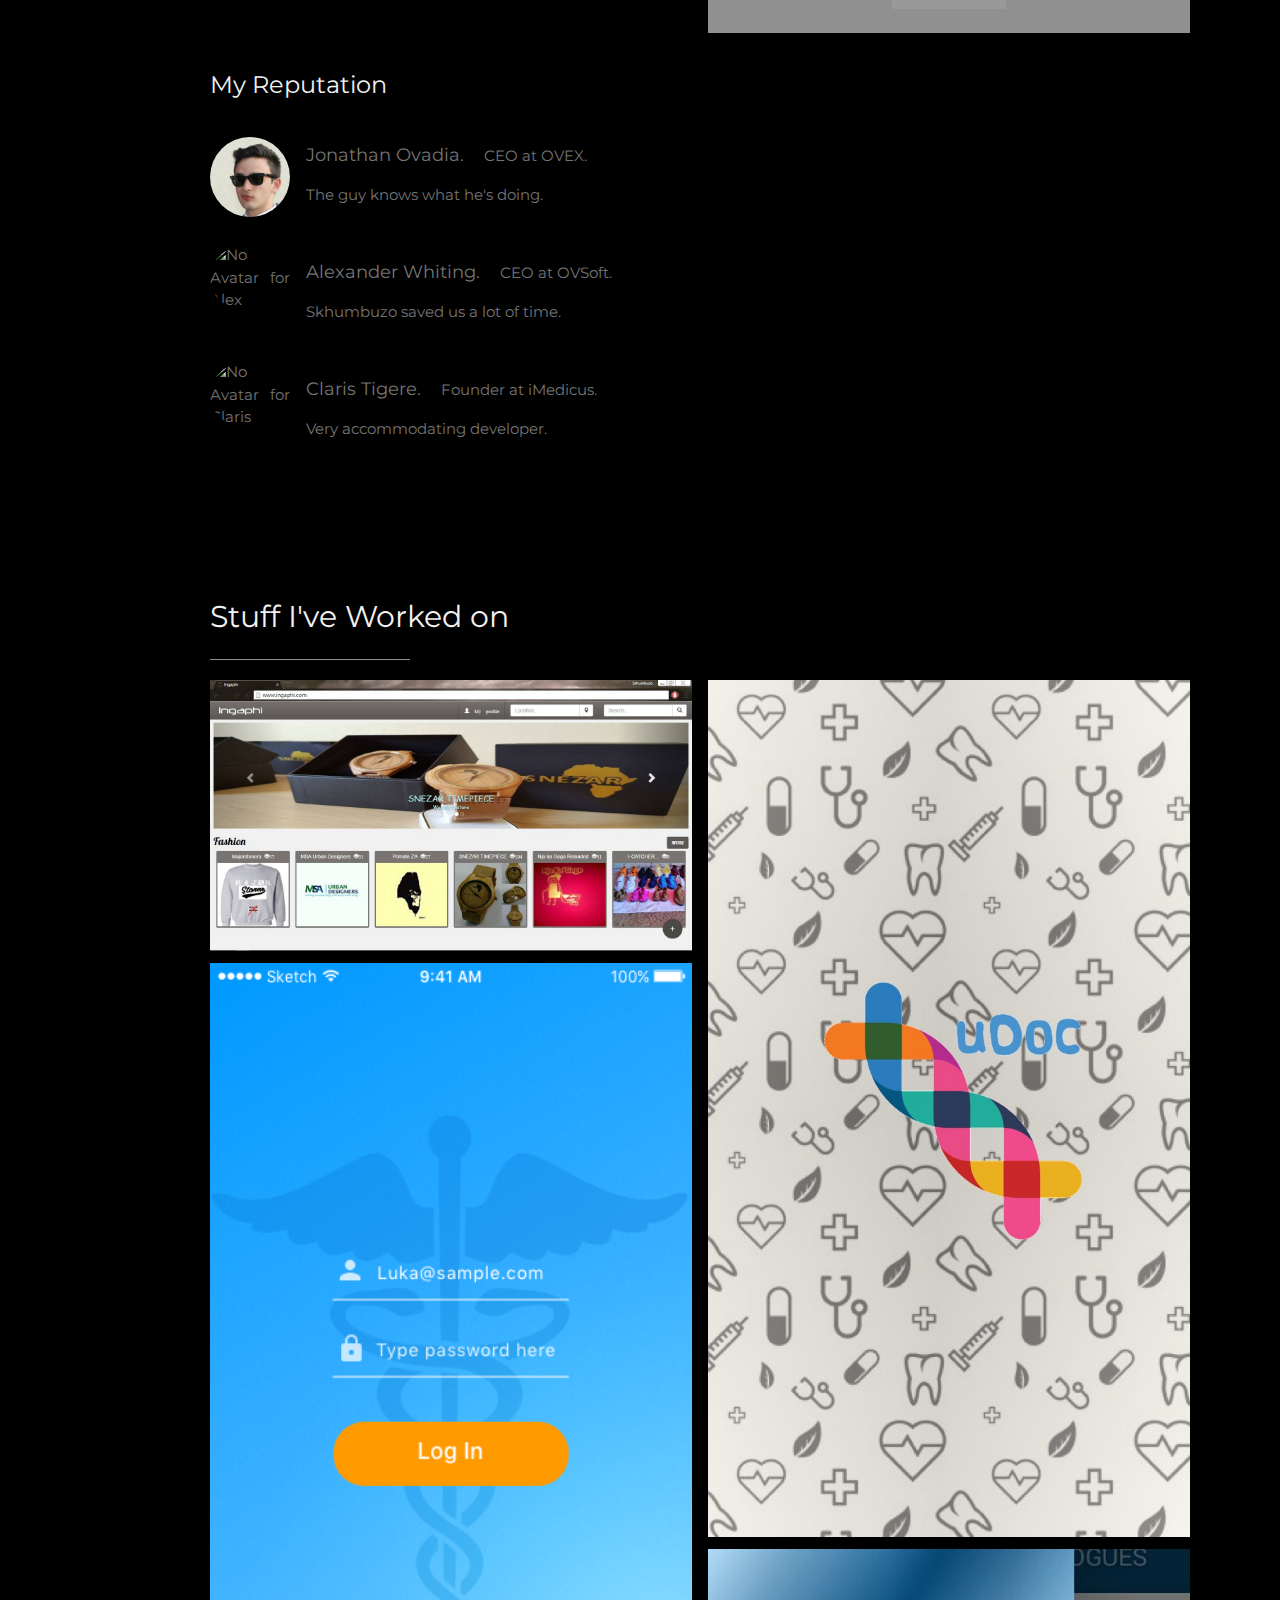
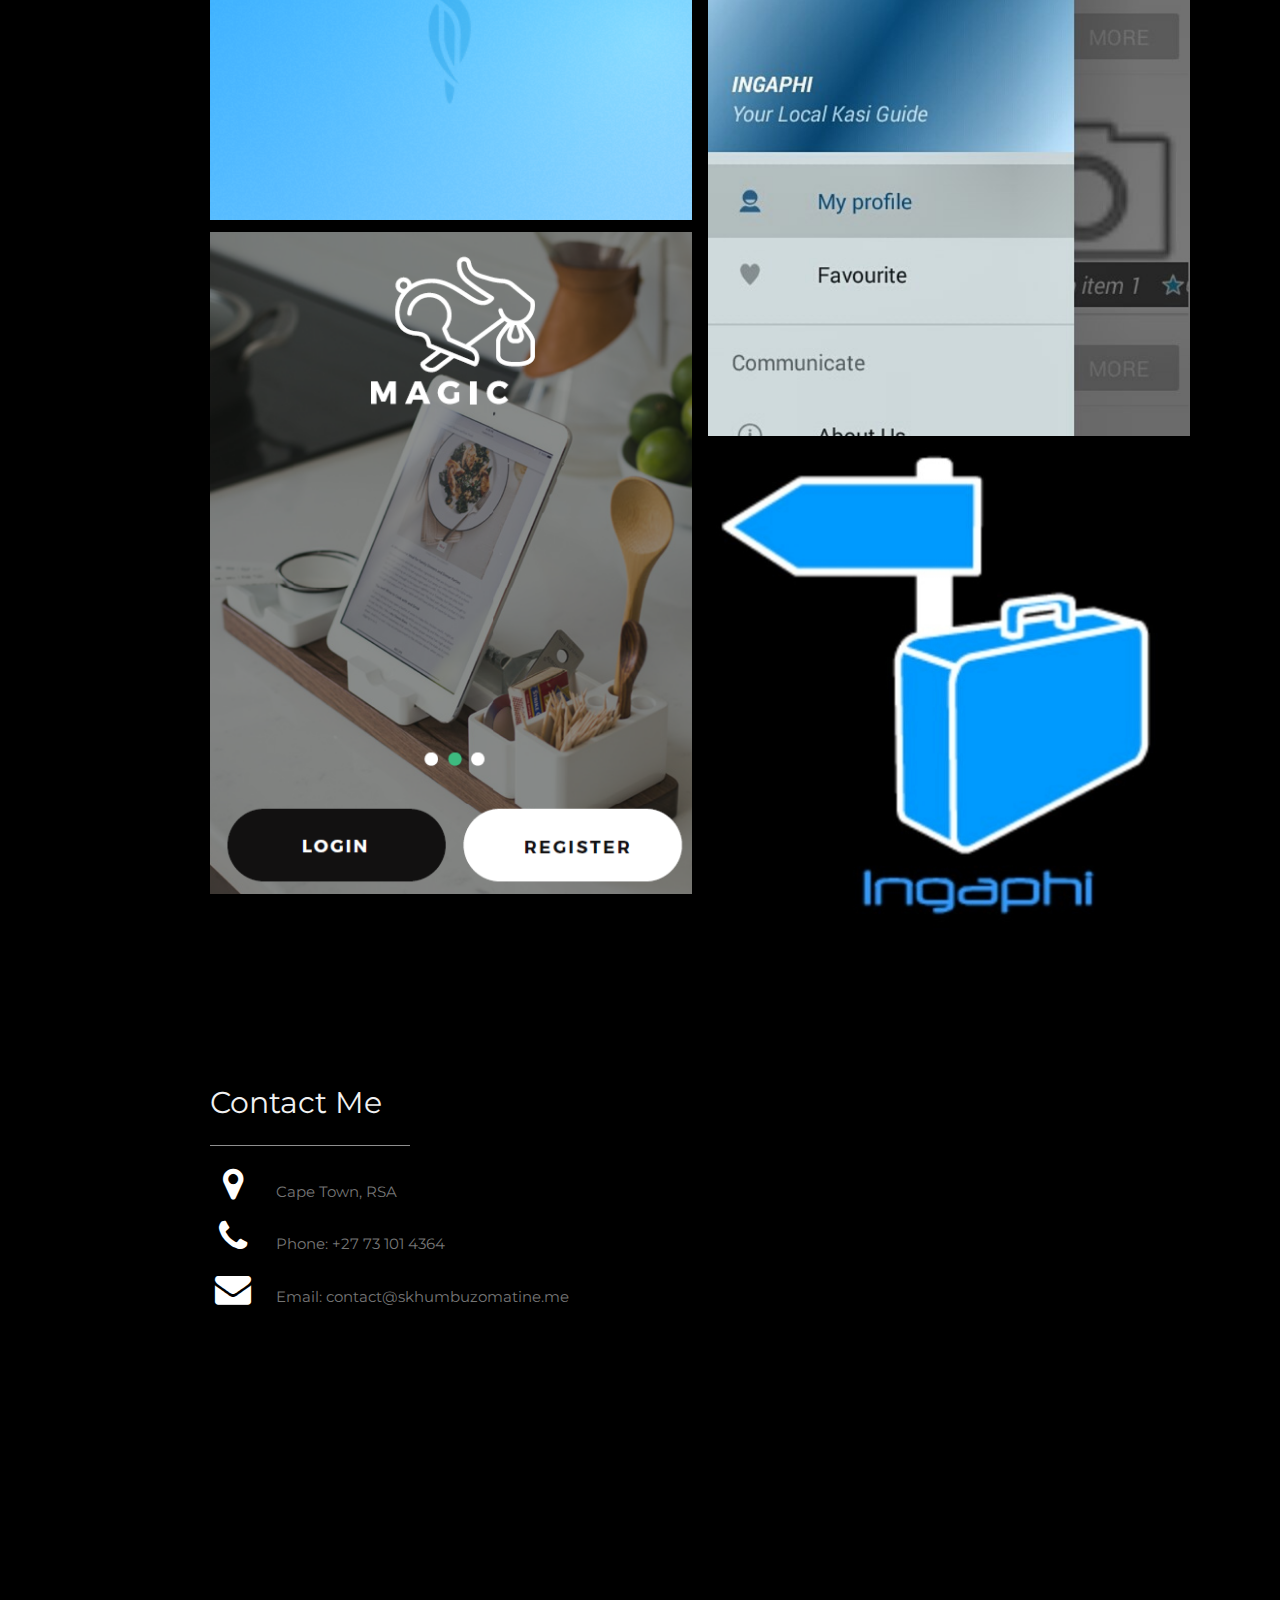
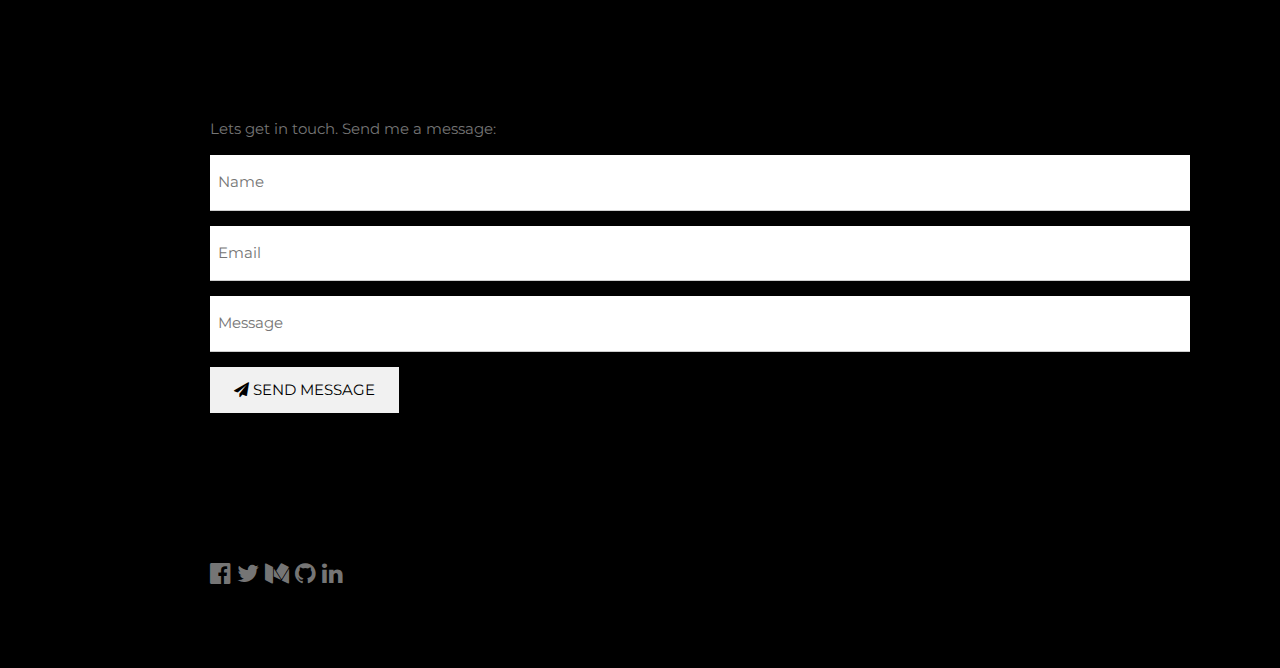
==== commit 31a0d385: "Update index.html" ====
--- a/index.html
+++ b/index.html
@@ -1,21 +1,32 @@
 <!DOCTYPE html>
 <html lang="en">
-<title>Skhumbuzo Matine Portfolio</title>
-<meta charset="UTF-8">
-<meta name="viewport" content="width=device-width, initial-scale=1">
-<link rel="stylesheet" href="https://www.w3schools.com/w3css/4/w3.css">
-<link rel="stylesheet" href="https://fonts.googleapis.com/css?family=Montserrat">
-<link rel="stylesheet" href="https://cdnjs.cloudflare.com/ajax/libs/font-awesome/4.7.0/css/font-awesome.min.css">
-<style>
-    body, h1,h2,h3,h4,h5,h6 {font-family: "Montserrat", sans-serif}
-    .w3-row-padding img {margin-bottom: 12px}
-    /* Set the width of the sidebar to 120px */
-    .w3-sidebar {width: 120px;background: #222;}
-    /* Add a left margin to the "page content" that matches the width of the sidebar (120px) */
-    #main {margin-left: 120px}
-    /* Remove margins from "page content" on small screens */
-    @media only screen and (max-width: 600px) {#main {margin-left: 0}}
-</style>
+<head>
+    <title>Skhumbuzo Matine Portfolio</title>
+    <meta charset="UTF-8">
+    <meta name="viewport" content="width=device-width, initial-scale=1">
+
+    <link rel="stylesheet" href="https://www.w3schools.com/w3css/4/w3.css">
+    <link rel="stylesheet" href="https://fonts.googleapis.com/css?family=Montserrat">
+    <link rel="stylesheet" href="https://cdnjs.cloudflare.com/ajax/libs/font-awesome/4.7.0/css/font-awesome.min.css">
+
+        <!-- favicons
+         ================================================== -->
+        <link rel="icon" type="image/png" href="src/images/favicon-32x32.png" sizes="32x32" />
+        <link rel="icon" type="image/png" href="src/images/favicon-16x16.png" sizes="16x16" />
+
+    <style>
+        body, h1,h2,h3,h4,h5,h6 {font-family: "Montserrat", sans-serif}
+        .w3-row-padding img {margin-bottom: 12px}
+        /* Set the width of the sidebar to 120px */
+        .w3-sidebar {width: 120px;background: #222;}
+        /* Add a left margin to the "page content" that matches the width of the sidebar (120px) */
+        #main {margin-left: 120px}
+        /* Remove margins from "page content" on small screens */
+        @media only screen and (max-width: 600px) {#main {margin-left: 0}}
+    </style>
+
+
+</head>
 <body class="w3-black">
 
 <!-- Icon Bar (Sidebar - hidden on small screens) -->
@@ -67,7 +78,7 @@
         <p>
             Born in a small township North of Durban(KwaZulu Natal, South Africa), 18 years later I somehow found myself at the University of Cape Town starting my studies in Electrical Engineering.
             Two years later, after a period of 'hectic' reading and binge watching internet videos.I gained new super powers, realising that I was now capable of telling
-            machines what to do, my first website was born. Since then I never turned back and have been learning to talk to different devices as well as new ways to talk to them.
+            machines what to do, my first website was born. Since then I never turned back and have been learning to talk to different devices as well as learning new ways to talk to them.
 
         </p>
 
@@ -76,7 +87,7 @@
         </p>
 
         <h3 class="w3-padding-16 w3-text-light-grey">What I think I'm good at  ¯\_(ツ)_/¯</h3>
-        <p class="w3-wide">MEAN and MERN stack (Mongo, Express, Angular.js Node, React)</p>
+        <p class="w3-wide">MEAN and MERN stack (Mongo, Express, Angular.js, Node, React)</p>
         <div class="w3-white">
             <div class="w3-dark-grey" style="height:28px;width:75%"></div>
         </div>
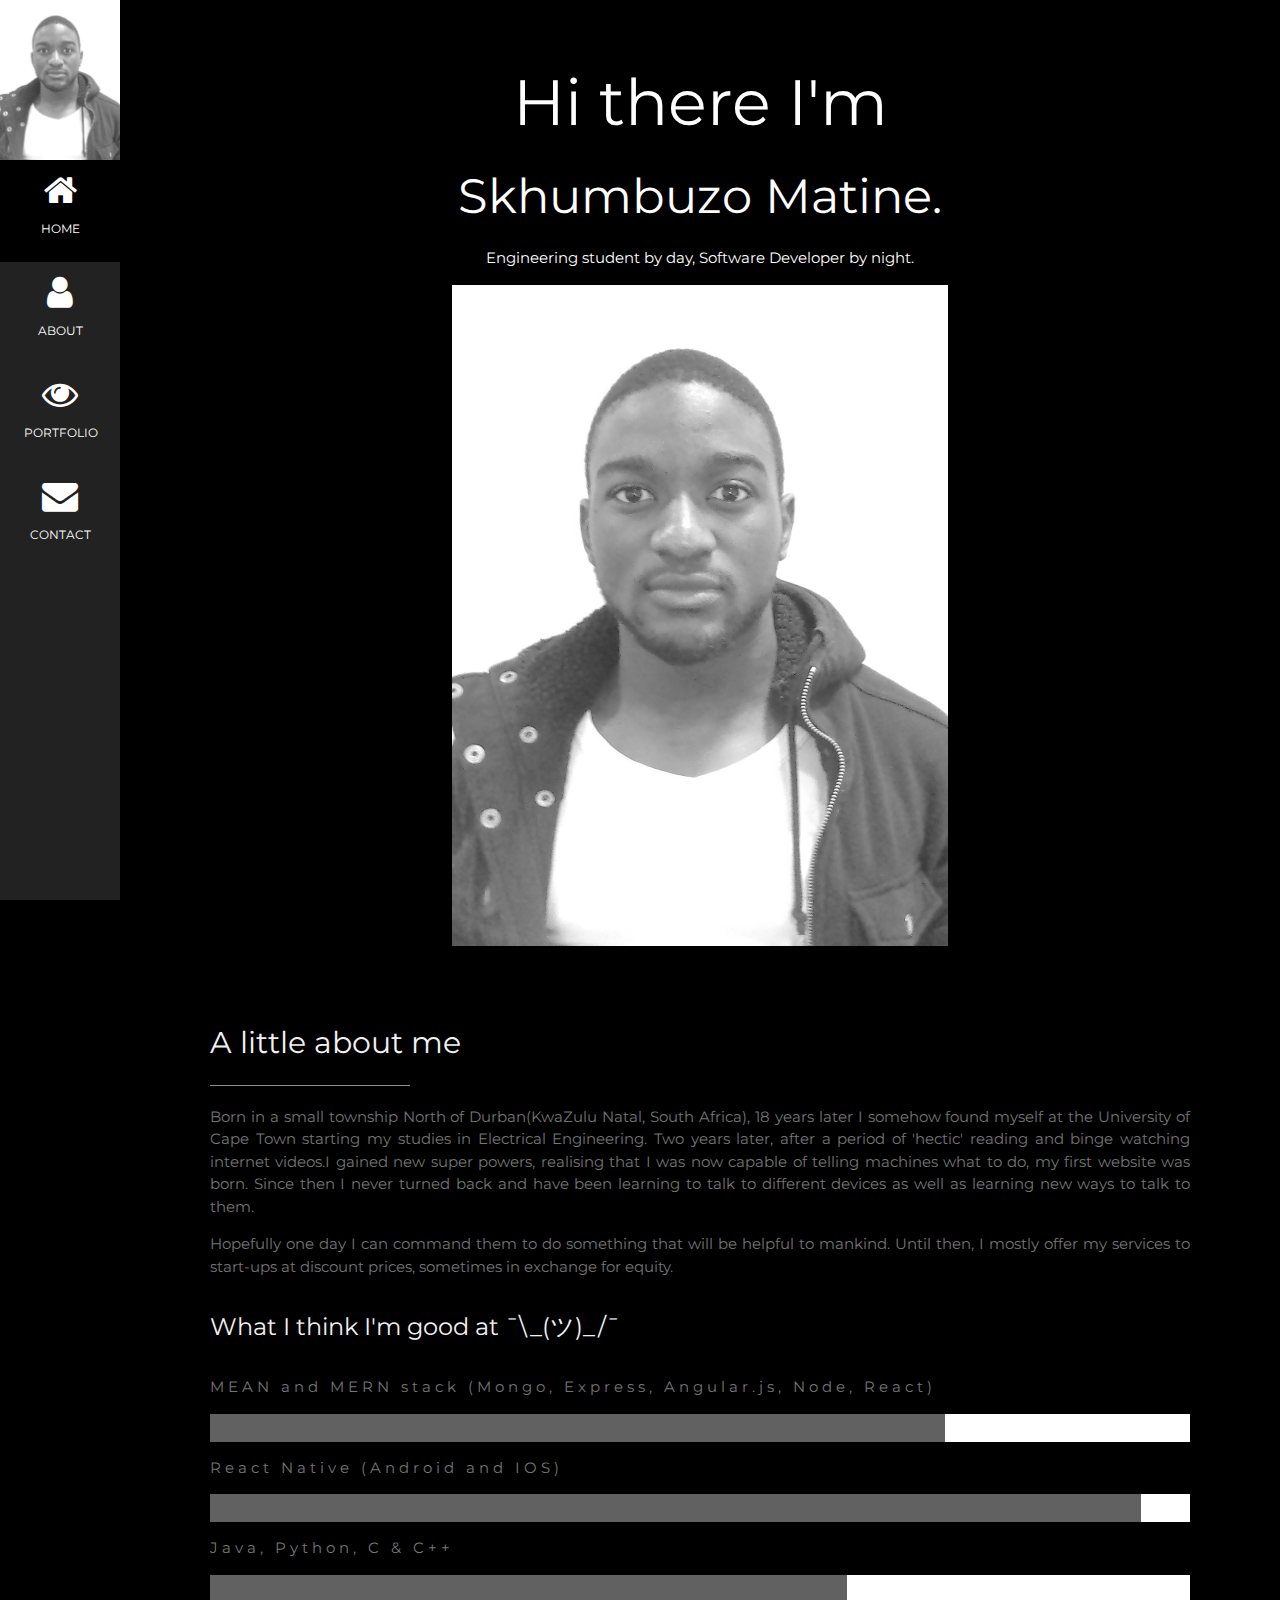
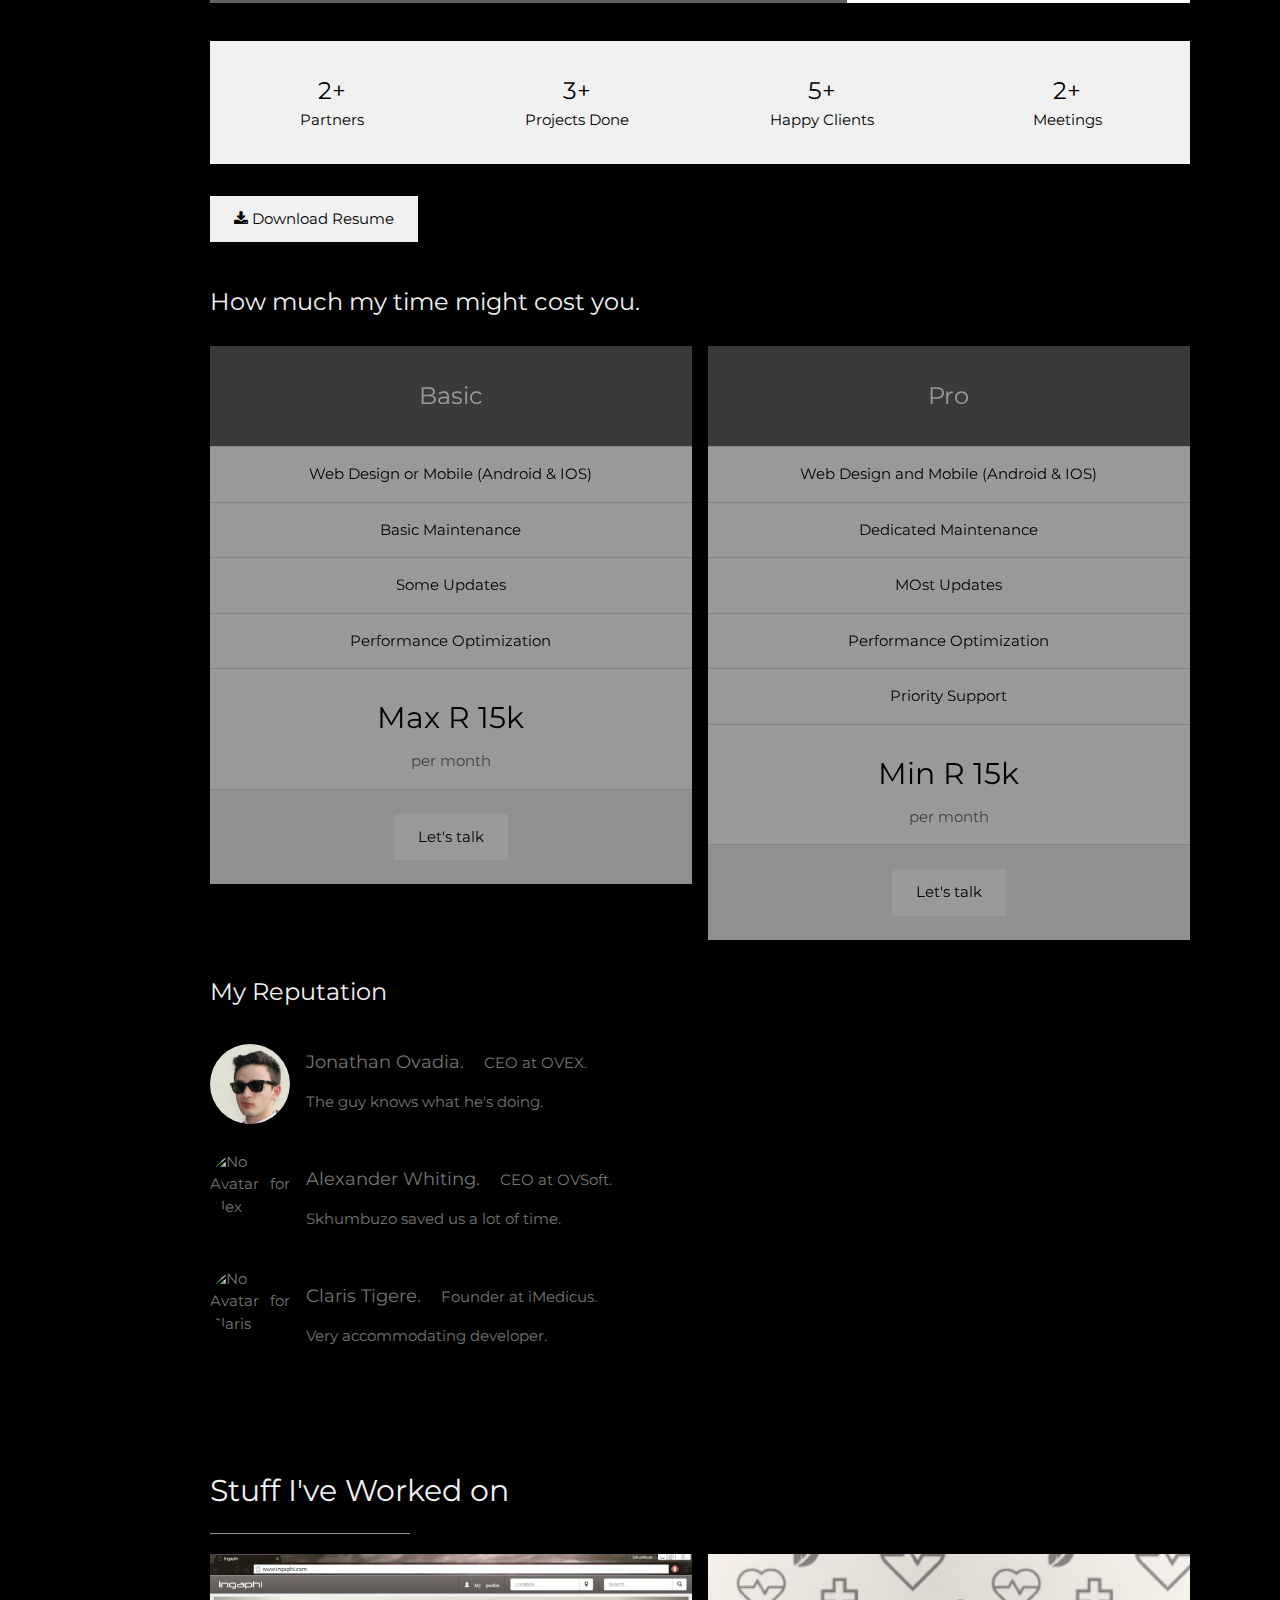
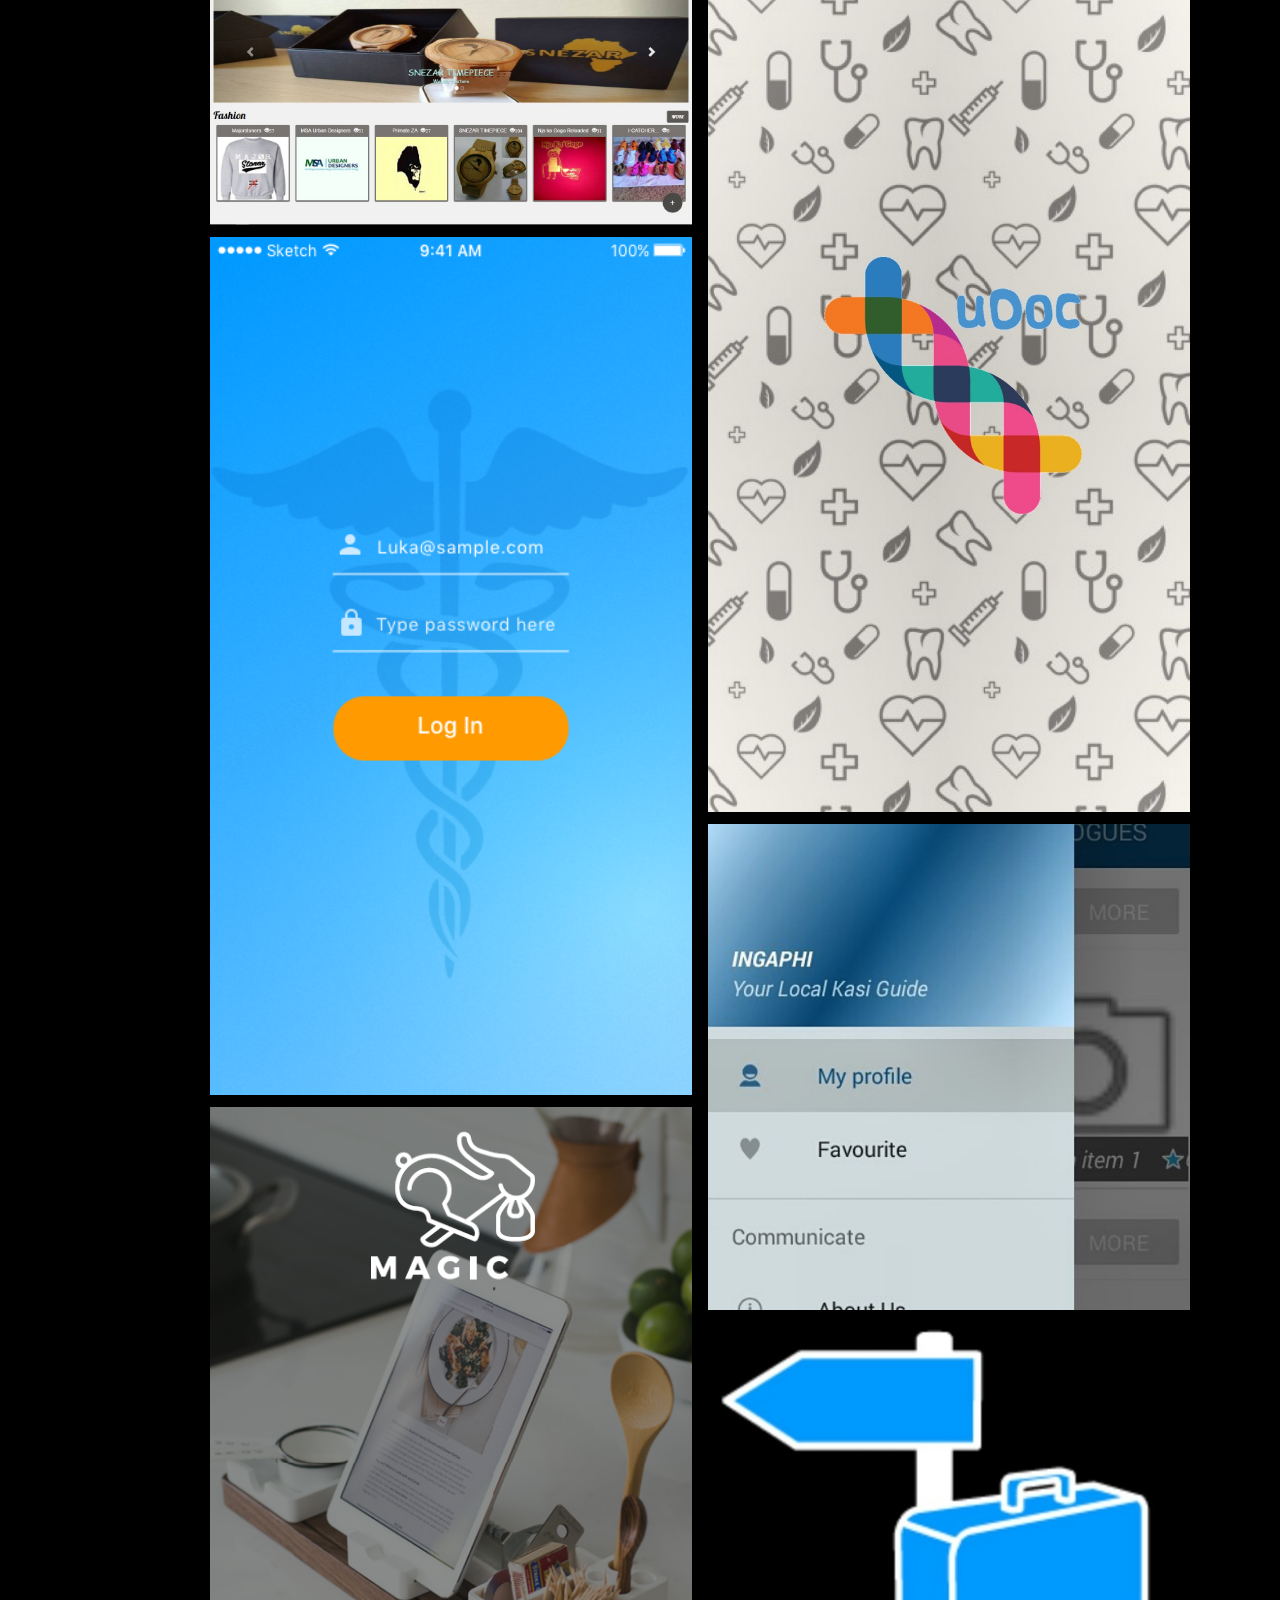
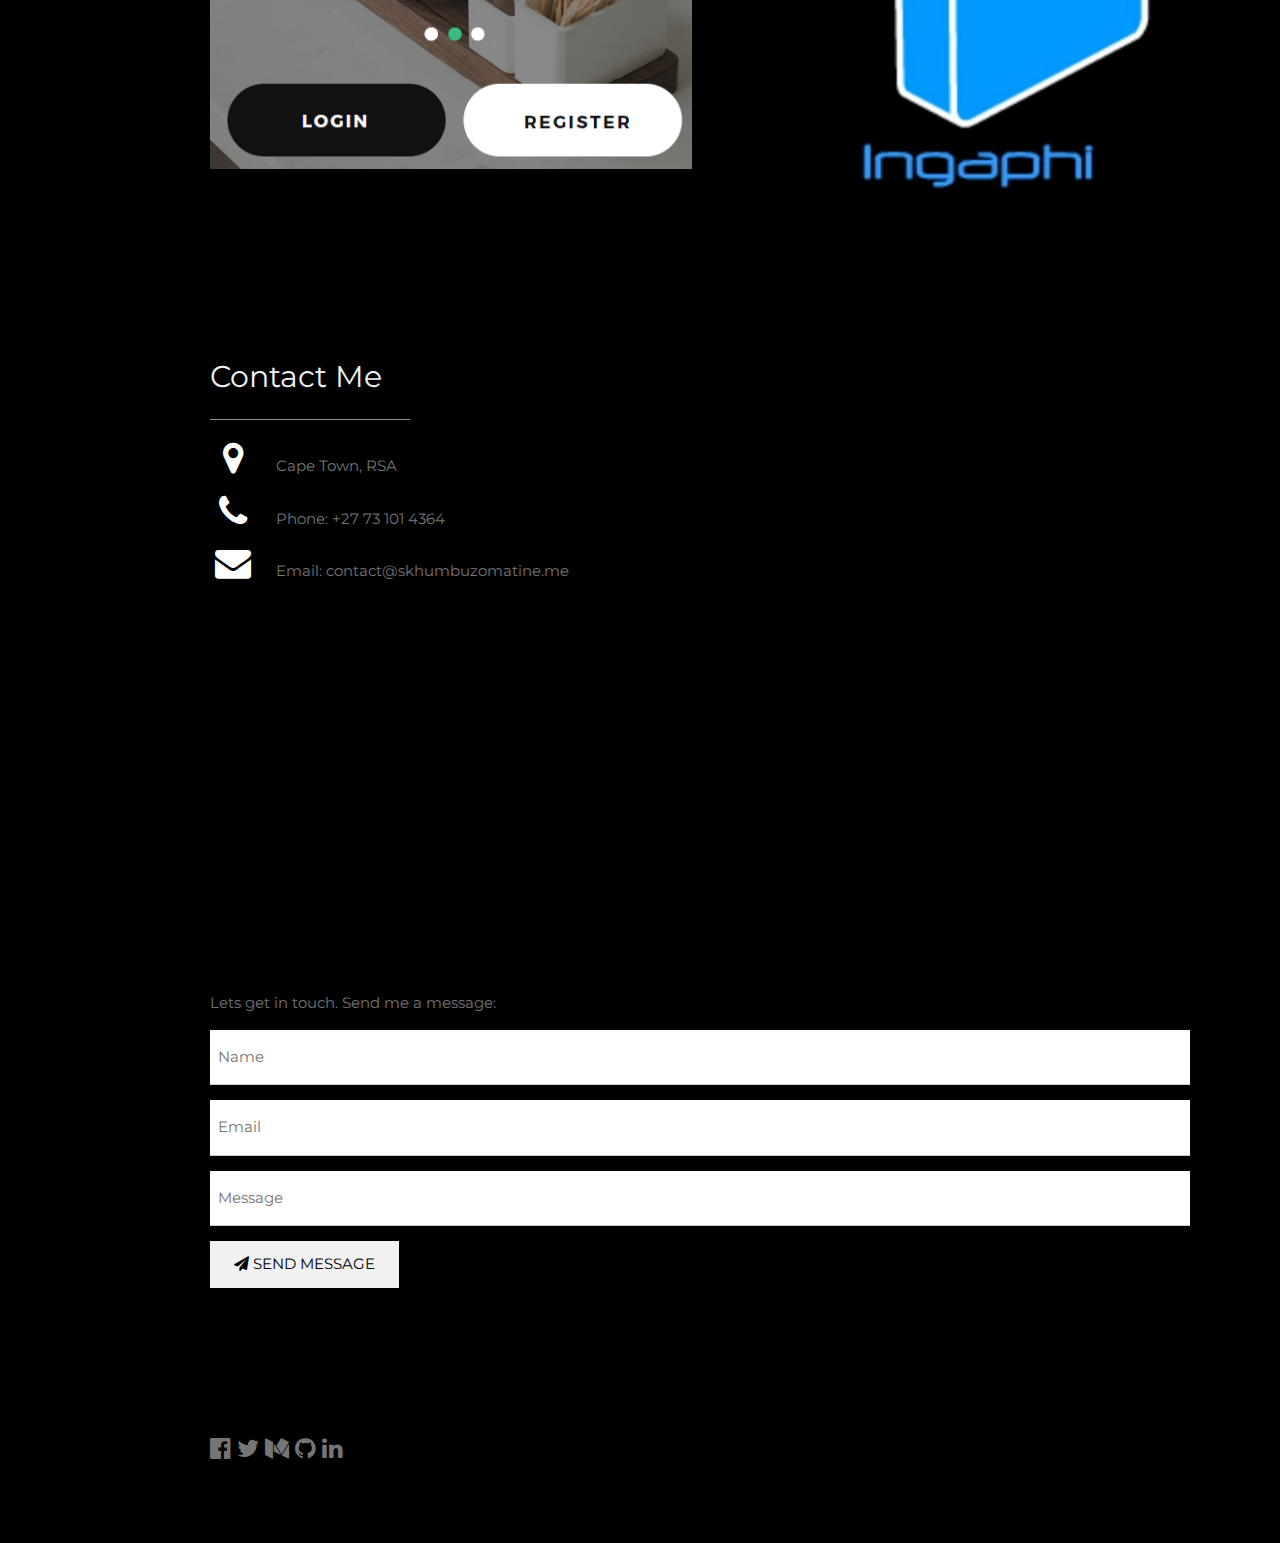
==== commit 19914b68: "Update image size" ====
--- a/index.html
+++ b/index.html
@@ -68,11 +68,11 @@
         <h1 class="w3-jumbo"><span class="w3-hide-small">Hi there I'm</span></h1>
         <h2 class="w3-xxxlarge">Skhumbuzo Matine.</h2>
         <p>Engineering student by day, Software Developer by night.</p>
-        <img src="src/images/greyscale.jpg" alt="avatar big" class="w3-image" width="992" height="800">
+        <img src="src/images/greyscale.jpg" alt="avatar big" class="w3-image" width="496" height="400">
     </header>
 
     <!-- About Section -->
-    <div class="w3-content w3-justify w3-text-grey w3-padding-64" id="about">
+    <div class="w3-content w3-justify w3-text-grey w3-padding-32" id="about">
         <h2 class="w3-text-light-grey">A little about me</h2>
         <hr style="width:200px" class="w3-opacity">
         <p>
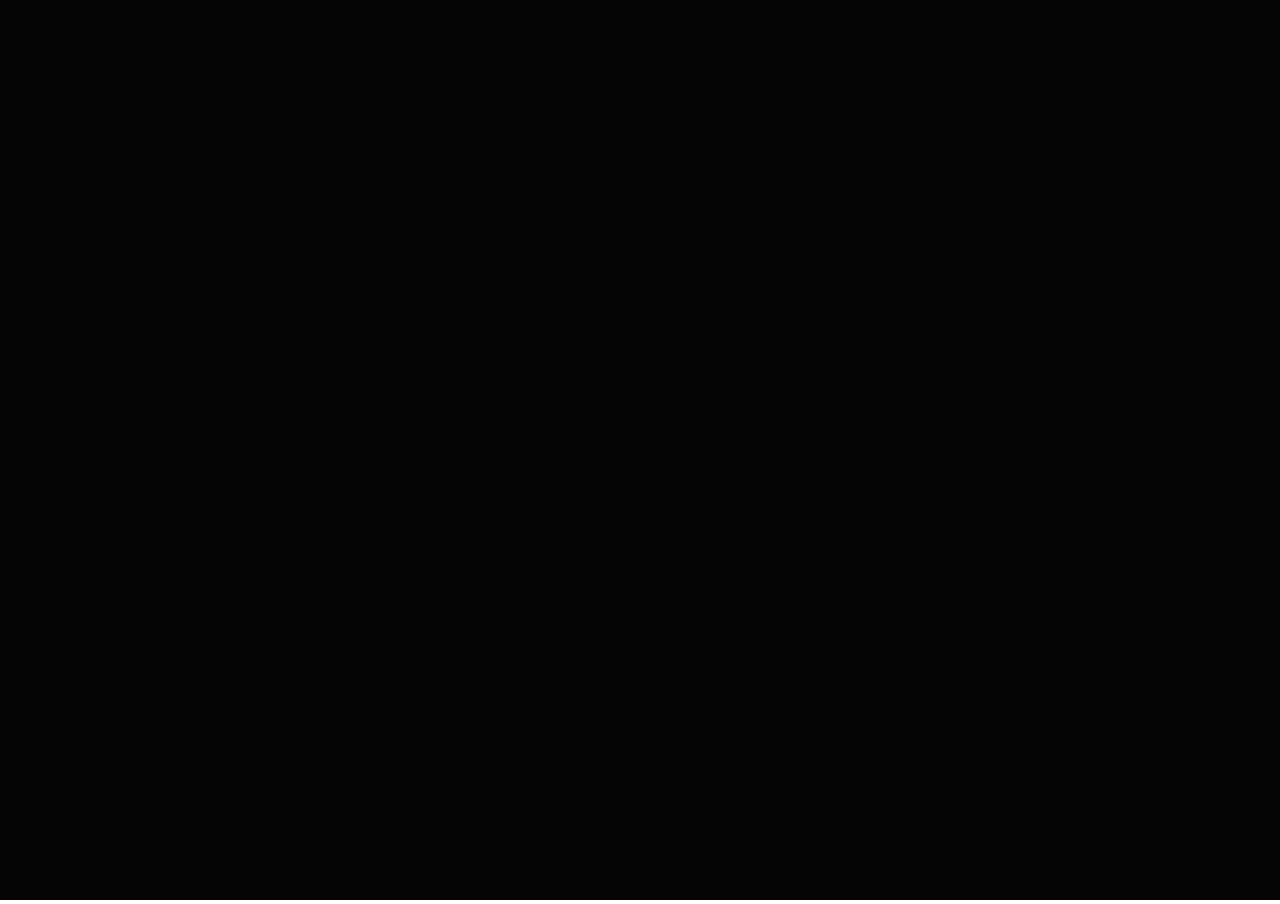
==== commit 63b34ea5: "minimal" ====
--- a/index.html
+++ b/index.html
@@ -1,297 +1,28 @@
 <!DOCTYPE html>
-<html lang="en">
 <head>
-    <title>Skhumbuzo Matine Portfolio</title>
-    <meta charset="UTF-8">
-    <meta name="viewport" content="width=device-width, initial-scale=1">
+    <!--- basic page needs
+    ================================================== -->
+    <meta charset="utf-8">
+    <title>Skhumbuzo Matine</title>
+    <meta name="description" content="Home of Skhumbuzo Matine">
+    <meta name="author" content="Skhumbuzo Matine">
 
-    <link rel="stylesheet" href="https://www.w3schools.com/w3css/4/w3.css">
-    <link rel="stylesheet" href="https://fonts.googleapis.com/css?family=Montserrat">
-    <link rel="stylesheet" href="https://cdnjs.cloudflare.com/ajax/libs/font-awesome/4.7.0/css/font-awesome.min.css">
-
-        <!-- favicons
-         ================================================== -->
-        <link rel="icon" type="image/png" href="src/images/favicon-32x32.png" sizes="32x32" />
-        <link rel="icon" type="image/png" href="src/images/favicon-16x16.png" sizes="16x16" />
 
     <style>
-        body, h1,h2,h3,h4,h5,h6 {font-family: "Montserrat", sans-serif}
-        .w3-row-padding img {margin-bottom: 12px}
-        /* Set the width of the sidebar to 120px */
-        .w3-sidebar {width: 120px;background: #222;}
-        /* Add a left margin to the "page content" that matches the width of the sidebar (120px) */
-        #main {margin-left: 120px}
-        /* Remove margins from "page content" on small screens */
-        @media only screen and (max-width: 600px) {#main {margin-left: 0}}
+        #frame {
+            margin: 0;
+            padding: 0;
+            border: 0;
+            width: 100%;
+            height: 100%;
+        }
+        body{
+            position:absolute; left: 0; right: 0; bottom: 0; top: 0;
+            margin: 0;
+        }
     </style>
-
-
 </head>
-<body class="w3-black">
-
-<!-- Icon Bar (Sidebar - hidden on small screens) -->
-<nav class="w3-sidebar w3-bar-block w3-small w3-hide-small w3-center">
-    <!-- Avatar image in top left corner -->
-    <img src="src/images/greyscale.jpg" alt="my avatar" style="width:100%">
-    <a href="#" class="w3-bar-item w3-button w3-padding-large w3-black">
-        <i class="fa fa-home w3-xxlarge"></i>
-        <p>HOME</p>
-    </a>
-    <a href="#about" class="w3-bar-item w3-button w3-padding-large w3-hover-black">
-        <i class="fa fa-user w3-xxlarge"></i>
-        <p>ABOUT</p>
-    </a>
-    <a href="#photos" class="w3-bar-item w3-button w3-padding-large w3-hover-black">
-        <i class="fa fa-eye w3-xxlarge"></i>
-        <p>PORTFOLIO</p>
-    </a>
-    <a href="#contact" class="w3-bar-item w3-button w3-padding-large w3-hover-black">
-        <i class="fa fa-envelope w3-xxlarge"></i>
-        <p>CONTACT</p>
-    </a>
-</nav>
-
-<!-- Navbar on small screens (Hidden on medium and large screens) -->
-<div class="w3-top w3-hide-large w3-hide-medium" id="myNavbar">
-    <div class="w3-bar w3-black w3-opacity w3-hover-opacity-off w3-center w3-small">
-        <a href="#" class="w3-bar-item w3-button" style="width:25% !important">HOME</a>
-        <a href="#about" class="w3-bar-item w3-button" style="width:25% !important">ABOUT</a>
-        <a href="#photos" class="w3-bar-item w3-button" style="width:25% !important">PORTFOLIO</a>
-        <a href="#contact" class="w3-bar-item w3-button" style="width:25% !important">CONTACT</a>
-    </div>
-</div>
-
-<!-- Page Content -->
-<div class="w3-padding-large" id="main">
-    <!-- Header/Home -->
-    <header class="w3-container w3-padding-32 w3-center w3-black" id="home">
-        <h1 class="w3-jumbo"><span class="w3-hide-small">Hi there I'm</span></h1>
-        <h2 class="w3-xxxlarge">Skhumbuzo Matine.</h2>
-        <p>Engineering student by day, Software Developer by night.</p>
-        <img src="src/images/greyscale.jpg" alt="avatar big" class="w3-image" width="496" height="400">
-    </header>
-
-    <!-- About Section -->
-    <div class="w3-content w3-justify w3-text-grey w3-padding-32" id="about">
-        <h2 class="w3-text-light-grey">A little about me</h2>
-        <hr style="width:200px" class="w3-opacity">
-        <p>
-            Born in a small township North of Durban(KwaZulu Natal, South Africa), 18 years later I somehow found myself at the University of Cape Town starting my studies in Electrical Engineering.
-            Two years later, after a period of 'hectic' reading and binge watching internet videos.I gained new super powers, realising that I was now capable of telling
-            machines what to do, my first website was born. Since then I never turned back and have been learning to talk to different devices as well as learning new ways to talk to them.
-
-        </p>
-
-        <p> Hopefully one day I can command them to do something that will be helpful to mankind.
-            Until then, I mostly offer my services to start-ups at discount prices, sometimes in exchange for equity.
-        </p>
-
-        <h3 class="w3-padding-16 w3-text-light-grey">What I think I'm good at  ¯\_(ツ)_/¯</h3>
-        <p class="w3-wide">MEAN and MERN stack (Mongo, Express, Angular.js, Node, React)</p>
-        <div class="w3-white">
-            <div class="w3-dark-grey" style="height:28px;width:75%"></div>
-        </div>
-
-        <p class="w3-wide">React Native (Android and IOS)</p>
-        <div class="w3-white">
-            <div class="w3-dark-grey" style="height:28px;width:95%"></div>
-        </div>
-
-        <p class="w3-wide">Java, Python, C & C++</p>
-        <div class="w3-white">
-            <div class="w3-dark-grey" style="height:28px;width:65%"></div>
-        </div><br>
-
-        <div class="w3-row w3-center w3-padding-16 w3-section w3-light-grey">
-            <div class="w3-quarter w3-section">
-                <span class="w3-xlarge">2+</span><br>
-                Partners
-            </div>
-            <div class="w3-quarter w3-section">
-                <span class="w3-xlarge">3+</span><br>
-                Projects Done
-            </div>
-            <div class="w3-quarter w3-section">
-                <span class="w3-xlarge">5+</span><br>
-                Happy Clients
-            </div>
-            <div class="w3-quarter w3-section">
-                <span class="w3-xlarge">2+</span><br>
-                Meetings
-            </div>
-        </div>
-
-        <a href="src/docs/Skhumbuzo_Matine_2018_CV.pdf" target="_blank">
-        <button class="w3-button w3-light-grey w3-padding-large w3-section" >
-                <i class="fa fa-download"></i> Download Resume
-        </button>
-        </a>
-
-        <!-- Grid for pricing tables -->
-        <h3 class="w3-padding-16 w3-text-light-grey">How much my time might cost you.</h3>
-
-        <div class="w3-row-padding" style="margin:0 -16px">
-            <div class="w3-half w3-margin-bottom">
-                <ul class="w3-ul w3-white w3-center w3-opacity w3-hover-opacity-off">
-                    <li class="w3-dark-grey w3-xlarge w3-padding-32">Basic</li>
-                    <li class="w3-padding-16">Web Design or Mobile (Android & IOS)</li>
-                    <li class="w3-padding-16">Basic Maintenance</li>
-                    <li class="w3-padding-16">Some Updates</li>
-                    <li class="w3-padding-16">Performance Optimization</li>
-                    <li class="w3-padding-16">
-                        <h2>Max R 15k</h2>
-                        <span class="w3-opacity">per month</span>
-                    </li>
-                    <li class="w3-light-grey w3-padding-24">
-                        <a href="#contact" >
-                            <button class="w3-button w3-white w3-padding-large w3-hover-black">Let's talk</button>
-                        </a>
-
-                    </li>
-                </ul>
-            </div>
-
-            <div class="w3-half">
-                <ul class="w3-ul w3-white w3-center w3-opacity w3-hover-opacity-off">
-                    <li class="w3-dark-grey w3-xlarge w3-padding-32">Pro</li>
-                    <li class="w3-padding-16">Web Design and Mobile (Android & IOS)</li>
-                    <li class="w3-padding-16">Dedicated Maintenance</li>
-                    <li class="w3-padding-16">MOst Updates</li>
-                    <li class="w3-padding-16">Performance Optimization</li>
-                    <li class="w3-padding-16">Priority Support</li>
-                    <li class="w3-padding-16">
-                        <h2>Min R 15k</h2>
-                        <span class="w3-opacity">per month</span>
-                    </li>
-                    <li class="w3-light-grey w3-padding-24">
-                        <a href="#contact" >
-                            <button class="w3-button w3-white w3-padding-large w3-hover-black">Let's talk</button>
-                        </a>
-                    </li>
-                </ul>
-            </div>
-            <!-- End Grid/Pricing tables -->
-        </div>
-
-        <!-- Testimonials -->
-        <h3 class="w3-padding-24 w3-text-light-grey">My Reputation</h3>
-        <img src="src/images/ovadia_avatar.jpeg" alt="Ovadia Avatar" class="w3-left w3-circle w3-margin-right" style="width:80px">
-        <p><span class="w3-large w3-margin-right">Jonathan Ovadia.</span> CEO at OVEX.</p>
-        <p>The guy knows what he's doing.</p><br>
-
-        <img src="//style.anu.edu.au/_anu/4/images/placeholders/person.png"
-             alt="No Avatar for Alex"
-             class="w3-left w3-circle w3-margin-right" style="width:80px">
-        <p><span class="w3-large w3-margin-right">Alexander Whiting.</span> CEO at OVSoft.</p>
-        <p>Skhumbuzo saved us a lot of time.</p><br>
-
-        <img src="//style.anu.edu.au/_anu/4/images/placeholders/person.png"
-             alt="No Avatar for Claris"
-             class="w3-left w3-circle w3-margin-right" style="width:80px">
-        <p><span class="w3-large w3-margin-right">Claris Tigere.</span> Founder at iMedicus.</p>
-        <p>Very accommodating developer.</p>
-        <!-- End About Section -->
-    </div>
-
-    <!-- Portfolio Section -->
-    <div class="w3-padding-64 w3-content" id="photos">
-        <h2 class="w3-text-light-grey">Stuff I've Worked on</h2>
-        <hr style="width:200px" class="w3-opacity">
-
-        <!-- Grid for photos -->
-        <div class="w3-row-padding" style="margin:0 -16px">
-            <div class="w3-half">
-                <img src="src/images/ingaphi.jpg" style="width:100%">
-                <img src="src/images/udocPortal.png" style="width:100%">
-                <img src="src/images/magic.PNG" style="width:100%">
-            </div>
-
-            <div class="w3-half">
-                <img src="src/images/uDoc.png" style="width:100%">
-                <img src="src/images/ingaphi.PNG" style="width:100%">
-                <img src="src/images/ingaphiLogo.jpg" style="width:100%">
-            </div>
-            <!-- End photo grid -->
-        </div>
-        <!-- End Portfolio Section -->
-    </div>
-
-    <!-- Contact Section -->
-    <div class="w3-padding-64 w3-content w3-text-grey" id="contact">
-        <h2 class="w3-text-light-grey">Contact Me</h2>
-        <hr style="width:200px" class="w3-opacity">
-
-        <!-- Contact details -->
-        <div class="w3-section">
-            <p><i class="fa fa-map-marker fa-fw w3-text-white w3-xxlarge w3-margin-right"></i> Cape Town, RSA</p>
-            <p><i class="fa fa-phone fa-fw w3-text-white w3-xxlarge w3-margin-right"></i> Phone: +27 73 101 4364</p>
-            <p><i class="fa fa-envelope fa-fw w3-text-white w3-xxlarge w3-margin-right"> </i> Email: contact@skhumbuzomatine.me</p>
-        </div>
-        <!-- Google Map -->
-        <div id="googleMap" class="w3-greyscale-max" style="width:100%;height:300px;margin:36px 0;"></div>
-
-        <br>
-        <p>Lets get in touch. Send me a message:</p>
-
-        <form action="mailto:admin@skhumbuzomatine.me" method="post" enctype="text/plain">
-            <p><input class="w3-input w3-padding-16" type="text" placeholder="Name" required name="Name"></p>
-            <p><input class="w3-input w3-padding-16" type="email" placeholder="Email" required name="Email"></p>
-            <p><input class="w3-input w3-padding-16" type="text" placeholder="Message" required name="Message"></p>
-            <p>
-                <button class="w3-button w3-light-grey w3-padding-large" type="submit">
-                    <i class="fa fa-paper-plane"></i> SEND MESSAGE
-                </button>
-            </p>
-        </form>
-        <!-- End Contact Section -->
-    </div>
-
-    <!-- Footer -->
-    <footer class="w3-content w3-padding-64 w3-text-grey w3-xlarge">
-
-        <a href="https://www.facebook.com/skhumatine" target="_blank" class="w3-hover-text-green"><i class="fa fa-facebook-official w3-hover-opacity"></i></a>
-
-        <a href="https://twitter.com/s_matine" target="_blank" class="w3-hover-text-green"><i class="fa fa-twitter w3-hover-opacity"></i></a>
-
-        <a href="https://medium.com/@skhumbuzomatine" target="_blank" class="w3-hover-text-green"><i class="fa fa-medium w3-hover-opacity"></i></a>
-
-        <a href="https://github.com/skhumatine" target="_blank" class="w3-hover-text-green"><i class="fa fa-github w3-hover-opacity"></i></a>
-
-        <a href="https://www.linkedin.com/in/skhumbuzo-matine-8855b374" target="_blank" class="w3-hover-text-green"><i class="fa fa-linkedin w3-hover-opacity"></i></a>
-
-        <!-- End footer -->
-    </footer>
-
-    <!-- END PAGE CONTENT -->
-</div>
-
-
-
-<!-- Add Google Maps -->
-<script>
-    function myMap()
-    {
-        myCenter=new google.maps.LatLng(-33.94708794283854, 18.469803931828892);
-        var mapOptions= {
-            center:myCenter,
-            zoom:12, scrollwheel: false, draggable: false,
-            mapTypeId:google.maps.MapTypeId.ROADMAP
-        };
-        var map=new google.maps.Map(document.getElementById("googleMap"),mapOptions);
-
-        var marker = new google.maps.Marker({
-            position: myCenter
-        });
-        marker.setMap(map);
-    }
-
-
-</script>
-<script src="https://maps.googleapis.com/maps/api/js?key=AIzaSyATC4fitvdd94xacpyQBGIiBPTXheXrW1M&callback=myMap"></script>
-<!--
-To use this code on your website, get a free API key from Google.
-Read more at: https://www.w3schools.com/graphics/google_maps_basic.asp
--->
-
+<body>
+<iframe id="frame" src="default.html"></iframe>
 </body>
 </html>
